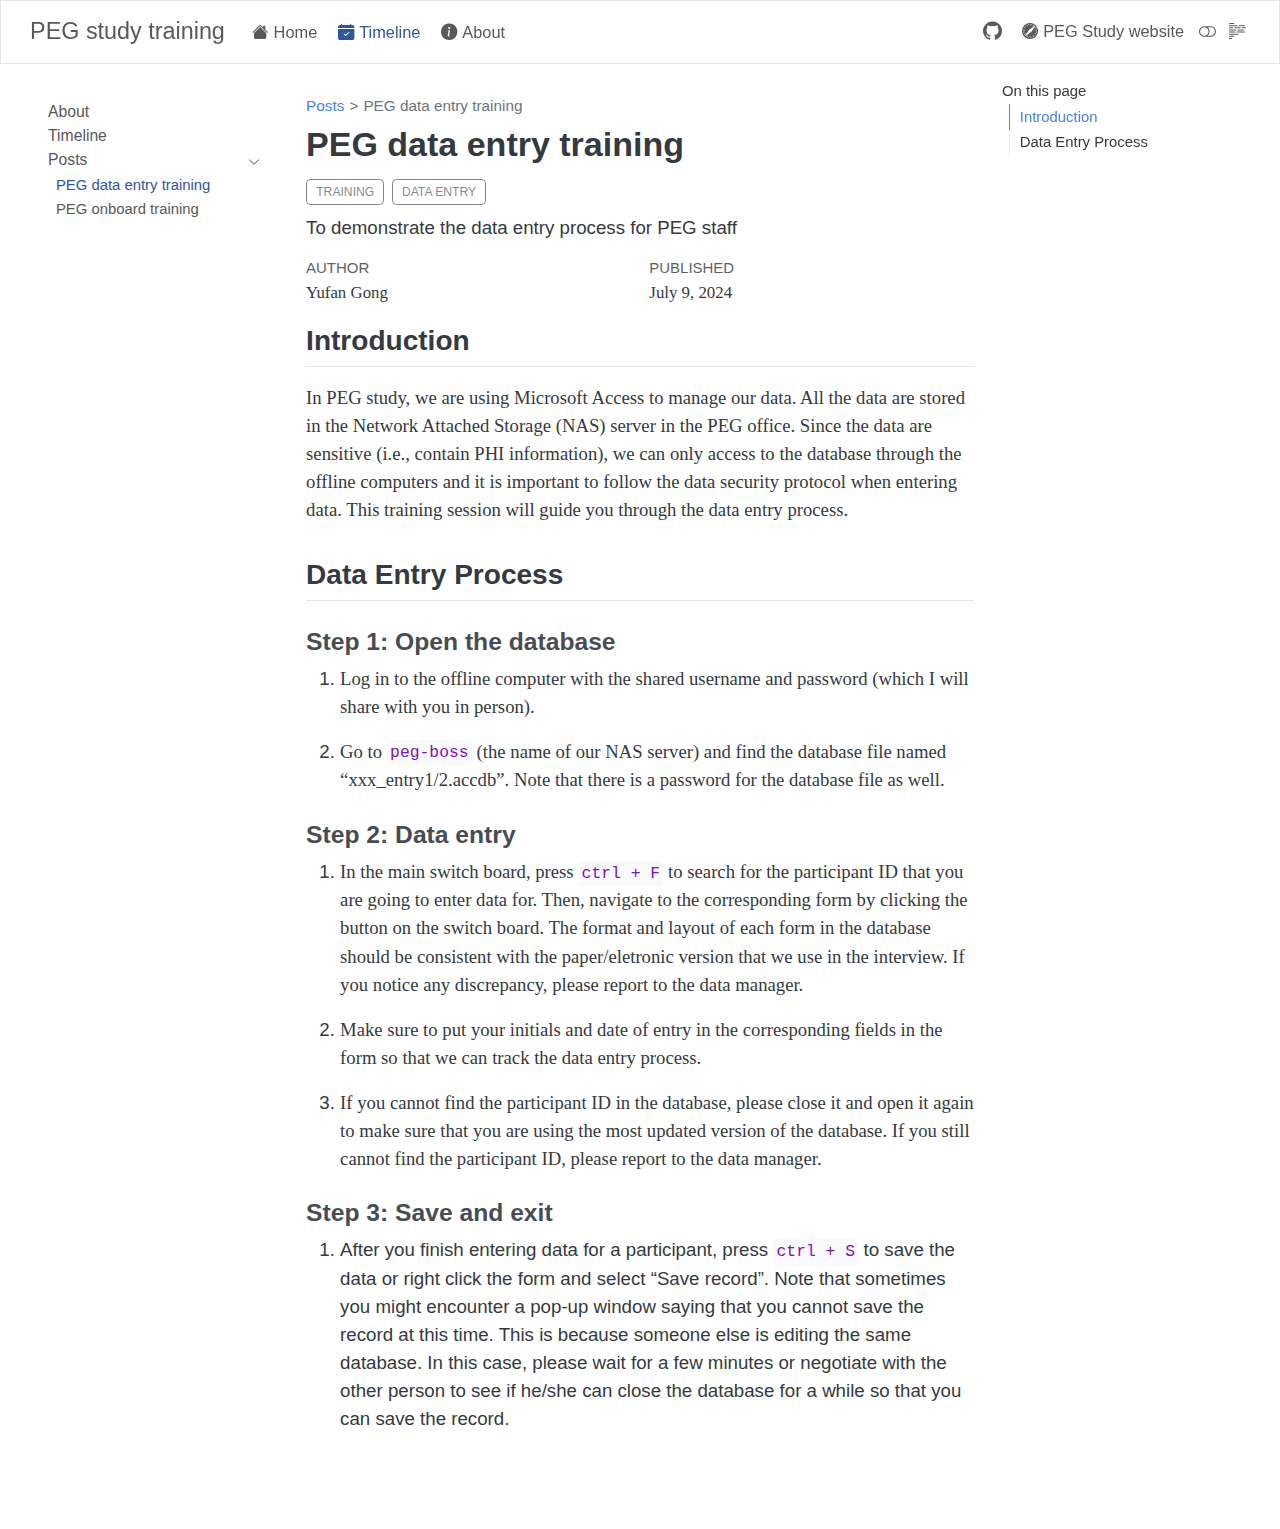
==== posts/data_entry/index.html @ f2d91b69 "Built site for gh-pages" ====
<!DOCTYPE html>
<html xmlns="http://www.w3.org/1999/xhtml" lang="en" xml:lang="en"><head>

<meta charset="utf-8">
<meta name="generator" content="quarto-1.5.52">

<meta name="viewport" content="width=device-width, initial-scale=1.0, user-scalable=yes">

<meta name="author" content="Yufan Gong">
<meta name="dcterms.date" content="2024-07-09">
<meta name="description" content="To demonstrate the data entry process for PEG staff">

<title>PEG data entry training – PEG study training</title>
<style>
code{white-space: pre-wrap;}
span.smallcaps{font-variant: small-caps;}
div.columns{display: flex; gap: min(4vw, 1.5em);}
div.column{flex: auto; overflow-x: auto;}
div.hanging-indent{margin-left: 1.5em; text-indent: -1.5em;}
ul.task-list{list-style: none;}
ul.task-list li input[type="checkbox"] {
  width: 0.8em;
  margin: 0 0.8em 0.2em -1em; /* quarto-specific, see https://github.com/quarto-dev/quarto-cli/issues/4556 */ 
  vertical-align: middle;
}
</style>


<script src="../../site_libs/quarto-nav/quarto-nav.js"></script>
<script src="../../site_libs/quarto-nav/headroom.min.js"></script>
<script src="../../site_libs/clipboard/clipboard.min.js"></script>
<script src="../../site_libs/quarto-html/quarto.js"></script>
<script src="../../site_libs/quarto-html/popper.min.js"></script>
<script src="../../site_libs/quarto-html/tippy.umd.min.js"></script>
<script src="../../site_libs/quarto-html/anchor.min.js"></script>
<link href="../../site_libs/quarto-html/tippy.css" rel="stylesheet">
<link href="../../site_libs/quarto-html/quarto-syntax-highlighting.css" rel="stylesheet" class="quarto-color-scheme" id="quarto-text-highlighting-styles">
<link href="../../site_libs/quarto-html/quarto-syntax-highlighting-dark.css" rel="prefetch" class="quarto-color-scheme quarto-color-alternate" id="quarto-text-highlighting-styles">
<script src="../../site_libs/bootstrap/bootstrap.min.js"></script>
<link href="../../site_libs/bootstrap/bootstrap-icons.css" rel="stylesheet">
<link href="../../site_libs/bootstrap/bootstrap.min.css" rel="stylesheet" class="quarto-color-scheme" id="quarto-bootstrap" data-mode="light">
<link href="../../site_libs/bootstrap/bootstrap-dark.min.css" rel="prefetch" class="quarto-color-scheme quarto-color-alternate" id="quarto-bootstrap" data-mode="dark">
<script id="quarto-search-options" type="application/json">{
  "language": {
    "search-no-results-text": "No results",
    "search-matching-documents-text": "matching documents",
    "search-copy-link-title": "Copy link to search",
    "search-hide-matches-text": "Hide additional matches",
    "search-more-match-text": "more match in this document",
    "search-more-matches-text": "more matches in this document",
    "search-clear-button-title": "Clear",
    "search-text-placeholder": "",
    "search-detached-cancel-button-title": "Cancel",
    "search-submit-button-title": "Submit",
    "search-label": "Search"
  }
}</script>


<link rel="stylesheet" href="../../styles.css">
</head>

<body class="nav-sidebar floating nav-fixed">

<div id="quarto-search-results"></div>
  <header id="quarto-header" class="headroom fixed-top">
    <nav class="navbar navbar-expand-lg " data-bs-theme="dark">
      <div class="navbar-container container-fluid">
      <div class="navbar-brand-container mx-auto">
    <a class="navbar-brand" href="../../index.html">
    <span class="navbar-title">PEG study training</span>
    </a>
  </div>
          <button class="navbar-toggler" type="button" data-bs-toggle="collapse" data-bs-target="#navbarCollapse" aria-controls="navbarCollapse" role="menu" aria-expanded="false" aria-label="Toggle navigation" onclick="if (window.quartoToggleHeadroom) { window.quartoToggleHeadroom(); }">
  <span class="navbar-toggler-icon"></span>
</button>
          <div class="collapse navbar-collapse" id="navbarCollapse">
            <ul class="navbar-nav navbar-nav-scroll me-auto">
  <li class="nav-item">
    <a class="nav-link" href="../../index.html"> <i class="bi bi-house-fill" role="img">
</i> 
<span class="menu-text">Home</span></a>
  </li>  
  <li class="nav-item">
    <a class="nav-link active" href="../../timeline.html" aria-current="page"> <i class="bi bi-calendar-check-fill" role="img">
</i> 
<span class="menu-text">Timeline</span></a>
  </li>  
  <li class="nav-item">
    <a class="nav-link" href="../../about.html"> <i class="bi bi-info-circle-fill" role="img">
</i> 
<span class="menu-text">About</span></a>
  </li>  
</ul>
            <ul class="navbar-nav navbar-nav-scroll ms-auto">
  <li class="nav-item compact">
    <a class="nav-link" href="https://ivangong24.github.io/"> <i class="bi bi-github" role="img">
</i> 
<span class="menu-text"></span></a>
  </li>  
  <li class="nav-item">
    <a class="nav-link" href="https://www.pegstudy.com/"> <i class="bi bi-browser-safari" role="img">
</i> 
<span class="menu-text">PEG Study website</span></a>
  </li>  
</ul>
          </div> <!-- /navcollapse -->
            <div class="quarto-navbar-tools">
  <a href="" class="quarto-color-scheme-toggle quarto-navigation-tool  px-1" onclick="window.quartoToggleColorScheme(); return false;" title="Toggle dark mode"><i class="bi"></i></a>
  <a href="" class="quarto-reader-toggle quarto-navigation-tool px-1" onclick="window.quartoToggleReader(); return false;" title="Toggle reader mode">
  <div class="quarto-reader-toggle-btn">
  <i class="bi"></i>
  </div>
</a>
</div>
      </div> <!-- /container-fluid -->
    </nav>
  <nav class="quarto-secondary-nav">
    <div class="container-fluid d-flex">
      <button type="button" class="quarto-btn-toggle btn" data-bs-toggle="collapse" role="button" data-bs-target=".quarto-sidebar-collapse-item" aria-controls="quarto-sidebar" aria-expanded="false" aria-label="Toggle sidebar navigation" onclick="if (window.quartoToggleHeadroom) { window.quartoToggleHeadroom(); }">
        <i class="bi bi-layout-text-sidebar-reverse"></i>
      </button>
        <nav class="quarto-page-breadcrumbs" aria-label="breadcrumb"><ol class="breadcrumb"><li class="breadcrumb-item"><a href="../../posts/data_entry/index.html">Posts</a></li><li class="breadcrumb-item"><a href="../../posts/data_entry/index.html">PEG data entry training</a></li></ol></nav>
        <a class="flex-grow-1" role="navigation" data-bs-toggle="collapse" data-bs-target=".quarto-sidebar-collapse-item" aria-controls="quarto-sidebar" aria-expanded="false" aria-label="Toggle sidebar navigation" onclick="if (window.quartoToggleHeadroom) { window.quartoToggleHeadroom(); }">      
        </a>
    </div>
  </nav>
</header>
<!-- content -->
<div id="quarto-content" class="quarto-container page-columns page-rows-contents page-layout-article page-navbar">
<!-- sidebar -->
  <nav id="quarto-sidebar" class="sidebar collapse collapse-horizontal quarto-sidebar-collapse-item sidebar-navigation floating overflow-auto">
    <div class="sidebar-menu-container"> 
    <ul class="list-unstyled mt-1">
        <li class="sidebar-item">
  <div class="sidebar-item-container"> 
  <a href="../../about.html" class="sidebar-item-text sidebar-link">
 <span class="menu-text">About</span></a>
  </div>
</li>
        <li class="sidebar-item">
  <div class="sidebar-item-container"> 
  <a href="../../timeline.html" class="sidebar-item-text sidebar-link">
 <span class="menu-text">Timeline</span></a>
  </div>
</li>
        <li class="sidebar-item sidebar-item-section">
      <div class="sidebar-item-container"> 
            <a class="sidebar-item-text sidebar-link text-start" data-bs-toggle="collapse" data-bs-target="#quarto-sidebar-section-1" role="navigation" aria-expanded="true">
 <span class="menu-text">Posts</span></a>
          <a class="sidebar-item-toggle text-start" data-bs-toggle="collapse" data-bs-target="#quarto-sidebar-section-1" role="navigation" aria-expanded="true" aria-label="Toggle section">
            <i class="bi bi-chevron-right ms-2"></i>
          </a> 
      </div>
      <ul id="quarto-sidebar-section-1" class="collapse list-unstyled sidebar-section depth1 show">  
          <li class="sidebar-item">
  <div class="sidebar-item-container"> 
  <a href="../../posts/data_entry/index.html" class="sidebar-item-text sidebar-link active">
 <span class="menu-text">PEG data entry training</span></a>
  </div>
</li>
          <li class="sidebar-item">
  <div class="sidebar-item-container"> 
  <a href="../../posts/peg_onboard/index.html" class="sidebar-item-text sidebar-link">
 <span class="menu-text">PEG onboard training</span></a>
  </div>
</li>
      </ul>
  </li>
    </ul>
    </div>
</nav>
<div id="quarto-sidebar-glass" class="quarto-sidebar-collapse-item" data-bs-toggle="collapse" data-bs-target=".quarto-sidebar-collapse-item"></div>
<!-- margin-sidebar -->
    <div id="quarto-margin-sidebar" class="sidebar margin-sidebar">
        <nav id="TOC" role="doc-toc" class="toc-active">
    <h2 id="toc-title">On this page</h2>
   
  <ul>
  <li><a href="#introduction" id="toc-introduction" class="nav-link active" data-scroll-target="#introduction">Introduction</a></li>
  <li><a href="#data-entry-process" id="toc-data-entry-process" class="nav-link" data-scroll-target="#data-entry-process">Data Entry Process</a>
  <ul class="collapse">
  <li><a href="#step-1-open-the-database" id="toc-step-1-open-the-database" class="nav-link" data-scroll-target="#step-1-open-the-database">Step 1: Open the database</a></li>
  <li><a href="#step-2-data-entry" id="toc-step-2-data-entry" class="nav-link" data-scroll-target="#step-2-data-entry">Step 2: Data entry</a></li>
  <li><a href="#step-3-save-and-exit" id="toc-step-3-save-and-exit" class="nav-link" data-scroll-target="#step-3-save-and-exit">Step 3: Save and exit</a></li>
  </ul></li>
  </ul>
</nav>
    </div>
<!-- main -->
<main class="content" id="quarto-document-content">

<header id="title-block-header" class="quarto-title-block default"><nav class="quarto-page-breadcrumbs quarto-title-breadcrumbs d-none d-lg-block" aria-label="breadcrumb"><ol class="breadcrumb"><li class="breadcrumb-item"><a href="../../posts/data_entry/index.html">Posts</a></li><li class="breadcrumb-item"><a href="../../posts/data_entry/index.html">PEG data entry training</a></li></ol></nav>
<div class="quarto-title">
<h1 class="title">PEG data entry training</h1>
  <div class="quarto-categories">
    <div class="quarto-category">training</div>
    <div class="quarto-category">data entry</div>
  </div>
  </div>

<div>
  <div class="description">
    To demonstrate the data entry process for PEG staff
  </div>
</div>


<div class="quarto-title-meta">

    <div>
    <div class="quarto-title-meta-heading">Author</div>
    <div class="quarto-title-meta-contents">
             <p>Yufan Gong </p>
          </div>
  </div>
    
    <div>
    <div class="quarto-title-meta-heading">Published</div>
    <div class="quarto-title-meta-contents">
      <p class="date">July 9, 2024</p>
    </div>
  </div>
  
    
  </div>
  


</header>


<section id="introduction" class="level2">
<h2 class="anchored" data-anchor-id="introduction">Introduction</h2>
<p>In PEG study, we are using Microsoft Access to manage our data. All the data are stored in the Network Attached Storage (NAS) server in the PEG office. Since the data are sensitive (i.e., contain PHI information), we can only access to the database through the offline computers and it is important to follow the data security protocol when entering data. This training session will guide you through the data entry process.</p>
</section>
<section id="data-entry-process" class="level2">
<h2 class="anchored" data-anchor-id="data-entry-process">Data Entry Process</h2>
<section id="step-1-open-the-database" class="level3">
<h3 class="anchored" data-anchor-id="step-1-open-the-database">Step 1: Open the database</h3>
<ol type="1">
<li><p>Log in to the offline computer with the shared username and password (which I will share with you in person).</p></li>
<li><p>Go to <code>peg-boss</code> (the name of our NAS server) and find the database file named “xxx_entry1/2.accdb”. Note that there is a password for the database file as well.</p></li>
</ol>
</section>
<section id="step-2-data-entry" class="level3">
<h3 class="anchored" data-anchor-id="step-2-data-entry">Step 2: Data entry</h3>
<ol type="1">
<li><p>In the main switch board, press <code>ctrl + F</code> to search for the participant ID that you are going to enter data for. Then, navigate to the corresponding form by clicking the button on the switch board. The format and layout of each form in the database should be consistent with the paper/eletronic version that we use in the interview. If you notice any discrepancy, please report to the data manager.</p></li>
<li><p>Make sure to put your initials and date of entry in the corresponding fields in the form so that we can track the data entry process.</p></li>
<li><p>If you cannot find the participant ID in the database, please close it and open it again to make sure that you are using the most updated version of the database. If you still cannot find the participant ID, please report to the data manager.</p></li>
</ol>
</section>
<section id="step-3-save-and-exit" class="level3">
<h3 class="anchored" data-anchor-id="step-3-save-and-exit">Step 3: Save and exit</h3>
<ol type="1">
<li>After you finish entering data for a participant, press <code>ctrl + S</code> to save the data or right click the form and select “Save record”. Note that sometimes you might encounter a pop-up window saying that you cannot save the record at this time. This is because someone else is editing the same database. In this case, please wait for a few minutes or negotiate with the other person to see if he/she can close the database for a while so that you can save the record.</li>
</ol>


</section>
</section>

<a onclick="window.scrollTo(0, 0); return false;" role="button" id="quarto-back-to-top"><i class="bi bi-arrow-up"></i> Back to top</a></main> <!-- /main -->
<script id="quarto-html-after-body" type="application/javascript">
window.document.addEventListener("DOMContentLoaded", function (event) {
  const toggleBodyColorMode = (bsSheetEl) => {
    const mode = bsSheetEl.getAttribute("data-mode");
    const bodyEl = window.document.querySelector("body");
    if (mode === "dark") {
      bodyEl.classList.add("quarto-dark");
      bodyEl.classList.remove("quarto-light");
    } else {
      bodyEl.classList.add("quarto-light");
      bodyEl.classList.remove("quarto-dark");
    }
  }
  const toggleBodyColorPrimary = () => {
    const bsSheetEl = window.document.querySelector("link#quarto-bootstrap");
    if (bsSheetEl) {
      toggleBodyColorMode(bsSheetEl);
    }
  }
  toggleBodyColorPrimary();  
  const disableStylesheet = (stylesheets) => {
    for (let i=0; i < stylesheets.length; i++) {
      const stylesheet = stylesheets[i];
      stylesheet.rel = 'prefetch';
    }
  }
  const enableStylesheet = (stylesheets) => {
    for (let i=0; i < stylesheets.length; i++) {
      const stylesheet = stylesheets[i];
      stylesheet.rel = 'stylesheet';
    }
  }
  const manageTransitions = (selector, allowTransitions) => {
    const els = window.document.querySelectorAll(selector);
    for (let i=0; i < els.length; i++) {
      const el = els[i];
      if (allowTransitions) {
        el.classList.remove('notransition');
      } else {
        el.classList.add('notransition');
      }
    }
  }
  const toggleGiscusIfUsed = (isAlternate, darkModeDefault) => {
    const baseTheme = document.querySelector('#giscus-base-theme')?.value ?? 'light';
    const alternateTheme = document.querySelector('#giscus-alt-theme')?.value ?? 'dark';
    let newTheme = '';
    if(darkModeDefault) {
      newTheme = isAlternate ? baseTheme : alternateTheme;
    } else {
      newTheme = isAlternate ? alternateTheme : baseTheme;
    }
    const changeGiscusTheme = () => {
      // From: https://github.com/giscus/giscus/issues/336
      const sendMessage = (message) => {
        const iframe = document.querySelector('iframe.giscus-frame');
        if (!iframe) return;
        iframe.contentWindow.postMessage({ giscus: message }, 'https://giscus.app');
      }
      sendMessage({
        setConfig: {
          theme: newTheme
        }
      });
    }
    const isGiscussLoaded = window.document.querySelector('iframe.giscus-frame') !== null;
    if (isGiscussLoaded) {
      changeGiscusTheme();
    }
  }
  const toggleColorMode = (alternate) => {
    // Switch the stylesheets
    const alternateStylesheets = window.document.querySelectorAll('link.quarto-color-scheme.quarto-color-alternate');
    manageTransitions('#quarto-margin-sidebar .nav-link', false);
    if (alternate) {
      enableStylesheet(alternateStylesheets);
      for (const sheetNode of alternateStylesheets) {
        if (sheetNode.id === "quarto-bootstrap") {
          toggleBodyColorMode(sheetNode);
        }
      }
    } else {
      disableStylesheet(alternateStylesheets);
      toggleBodyColorPrimary();
    }
    manageTransitions('#quarto-margin-sidebar .nav-link', true);
    // Switch the toggles
    const toggles = window.document.querySelectorAll('.quarto-color-scheme-toggle');
    for (let i=0; i < toggles.length; i++) {
      const toggle = toggles[i];
      if (toggle) {
        if (alternate) {
          toggle.classList.add("alternate");     
        } else {
          toggle.classList.remove("alternate");
        }
      }
    }
    // Hack to workaround the fact that safari doesn't
    // properly recolor the scrollbar when toggling (#1455)
    if (navigator.userAgent.indexOf('Safari') > 0 && navigator.userAgent.indexOf('Chrome') == -1) {
      manageTransitions("body", false);
      window.scrollTo(0, 1);
      setTimeout(() => {
        window.scrollTo(0, 0);
        manageTransitions("body", true);
      }, 40);  
    }
  }
  const isFileUrl = () => { 
    return window.location.protocol === 'file:';
  }
  const hasAlternateSentinel = () => {  
    let styleSentinel = getColorSchemeSentinel();
    if (styleSentinel !== null) {
      return styleSentinel === "alternate";
    } else {
      return false;
    }
  }
  const setStyleSentinel = (alternate) => {
    const value = alternate ? "alternate" : "default";
    if (!isFileUrl()) {
      window.localStorage.setItem("quarto-color-scheme", value);
    } else {
      localAlternateSentinel = value;
    }
  }
  const getColorSchemeSentinel = () => {
    if (!isFileUrl()) {
      const storageValue = window.localStorage.getItem("quarto-color-scheme");
      return storageValue != null ? storageValue : localAlternateSentinel;
    } else {
      return localAlternateSentinel;
    }
  }
  const darkModeDefault = false;
  let localAlternateSentinel = darkModeDefault ? 'alternate' : 'default';
  // Dark / light mode switch
  window.quartoToggleColorScheme = () => {
    // Read the current dark / light value 
    let toAlternate = !hasAlternateSentinel();
    toggleColorMode(toAlternate);
    setStyleSentinel(toAlternate);
    toggleGiscusIfUsed(toAlternate, darkModeDefault);
  };
  // Ensure there is a toggle, if there isn't float one in the top right
  if (window.document.querySelector('.quarto-color-scheme-toggle') === null) {
    const a = window.document.createElement('a');
    a.classList.add('top-right');
    a.classList.add('quarto-color-scheme-toggle');
    a.href = "";
    a.onclick = function() { try { window.quartoToggleColorScheme(); } catch {} return false; };
    const i = window.document.createElement("i");
    i.classList.add('bi');
    a.appendChild(i);
    window.document.body.appendChild(a);
  }
  // Switch to dark mode if need be
  if (hasAlternateSentinel()) {
    toggleColorMode(true);
  } else {
    toggleColorMode(false);
  }
  const icon = "";
  const anchorJS = new window.AnchorJS();
  anchorJS.options = {
    placement: 'right',
    icon: icon
  };
  anchorJS.add('.anchored');
  const isCodeAnnotation = (el) => {
    for (const clz of el.classList) {
      if (clz.startsWith('code-annotation-')) {                     
        return true;
      }
    }
    return false;
  }
  const onCopySuccess = function(e) {
    // button target
    const button = e.trigger;
    // don't keep focus
    button.blur();
    // flash "checked"
    button.classList.add('code-copy-button-checked');
    var currentTitle = button.getAttribute("title");
    button.setAttribute("title", "Copied!");
    let tooltip;
    if (window.bootstrap) {
      button.setAttribute("data-bs-toggle", "tooltip");
      button.setAttribute("data-bs-placement", "left");
      button.setAttribute("data-bs-title", "Copied!");
      tooltip = new bootstrap.Tooltip(button, 
        { trigger: "manual", 
          customClass: "code-copy-button-tooltip",
          offset: [0, -8]});
      tooltip.show();    
    }
    setTimeout(function() {
      if (tooltip) {
        tooltip.hide();
        button.removeAttribute("data-bs-title");
        button.removeAttribute("data-bs-toggle");
        button.removeAttribute("data-bs-placement");
      }
      button.setAttribute("title", currentTitle);
      button.classList.remove('code-copy-button-checked');
    }, 1000);
    // clear code selection
    e.clearSelection();
  }
  const getTextToCopy = function(trigger) {
      const codeEl = trigger.previousElementSibling.cloneNode(true);
      for (const childEl of codeEl.children) {
        if (isCodeAnnotation(childEl)) {
          childEl.remove();
        }
      }
      return codeEl.innerText;
  }
  const clipboard = new window.ClipboardJS('.code-copy-button:not([data-in-quarto-modal])', {
    text: getTextToCopy
  });
  clipboard.on('success', onCopySuccess);
  if (window.document.getElementById('quarto-embedded-source-code-modal')) {
    // For code content inside modals, clipBoardJS needs to be initialized with a container option
    // TODO: Check when it could be a function (https://github.com/zenorocha/clipboard.js/issues/860)
    const clipboardModal = new window.ClipboardJS('.code-copy-button[data-in-quarto-modal]', {
      text: getTextToCopy,
      container: window.document.getElementById('quarto-embedded-source-code-modal')
    });
    clipboardModal.on('success', onCopySuccess);
  }
    var localhostRegex = new RegExp(/^(?:http|https):\/\/localhost\:?[0-9]*\//);
    var mailtoRegex = new RegExp(/^mailto:/);
      var filterRegex = new RegExp("https:\/\/ivangong24\.github\.io\/peg_quarto\/");
    var isInternal = (href) => {
        return filterRegex.test(href) || localhostRegex.test(href) || mailtoRegex.test(href);
    }
    // Inspect non-navigation links and adorn them if external
 	var links = window.document.querySelectorAll('a[href]:not(.nav-link):not(.navbar-brand):not(.toc-action):not(.sidebar-link):not(.sidebar-item-toggle):not(.pagination-link):not(.no-external):not([aria-hidden]):not(.dropdown-item):not(.quarto-navigation-tool):not(.about-link)');
    for (var i=0; i<links.length; i++) {
      const link = links[i];
      if (!isInternal(link.href)) {
        // undo the damage that might have been done by quarto-nav.js in the case of
        // links that we want to consider external
        if (link.dataset.originalHref !== undefined) {
          link.href = link.dataset.originalHref;
        }
      }
    }
  function tippyHover(el, contentFn, onTriggerFn, onUntriggerFn) {
    const config = {
      allowHTML: true,
      maxWidth: 500,
      delay: 100,
      arrow: false,
      appendTo: function(el) {
          return el.parentElement;
      },
      interactive: true,
      interactiveBorder: 10,
      theme: 'quarto',
      placement: 'bottom-start',
    };
    if (contentFn) {
      config.content = contentFn;
    }
    if (onTriggerFn) {
      config.onTrigger = onTriggerFn;
    }
    if (onUntriggerFn) {
      config.onUntrigger = onUntriggerFn;
    }
    window.tippy(el, config); 
  }
  const noterefs = window.document.querySelectorAll('a[role="doc-noteref"]');
  for (var i=0; i<noterefs.length; i++) {
    const ref = noterefs[i];
    tippyHover(ref, function() {
      // use id or data attribute instead here
      let href = ref.getAttribute('data-footnote-href') || ref.getAttribute('href');
      try { href = new URL(href).hash; } catch {}
      const id = href.replace(/^#\/?/, "");
      const note = window.document.getElementById(id);
      if (note) {
        return note.innerHTML;
      } else {
        return "";
      }
    });
  }
  const xrefs = window.document.querySelectorAll('a.quarto-xref');
  const processXRef = (id, note) => {
    // Strip column container classes
    const stripColumnClz = (el) => {
      el.classList.remove("page-full", "page-columns");
      if (el.children) {
        for (const child of el.children) {
          stripColumnClz(child);
        }
      }
    }
    stripColumnClz(note)
    if (id === null || id.startsWith('sec-')) {
      // Special case sections, only their first couple elements
      const container = document.createElement("div");
      if (note.children && note.children.length > 2) {
        container.appendChild(note.children[0].cloneNode(true));
        for (let i = 1; i < note.children.length; i++) {
          const child = note.children[i];
          if (child.tagName === "P" && child.innerText === "") {
            continue;
          } else {
            container.appendChild(child.cloneNode(true));
            break;
          }
        }
        if (window.Quarto?.typesetMath) {
          window.Quarto.typesetMath(container);
        }
        return container.innerHTML
      } else {
        if (window.Quarto?.typesetMath) {
          window.Quarto.typesetMath(note);
        }
        return note.innerHTML;
      }
    } else {
      // Remove any anchor links if they are present
      const anchorLink = note.querySelector('a.anchorjs-link');
      if (anchorLink) {
        anchorLink.remove();
      }
      if (window.Quarto?.typesetMath) {
        window.Quarto.typesetMath(note);
      }
      // TODO in 1.5, we should make sure this works without a callout special case
      if (note.classList.contains("callout")) {
        return note.outerHTML;
      } else {
        return note.innerHTML;
      }
    }
  }
  for (var i=0; i<xrefs.length; i++) {
    const xref = xrefs[i];
    tippyHover(xref, undefined, function(instance) {
      instance.disable();
      let url = xref.getAttribute('href');
      let hash = undefined; 
      if (url.startsWith('#')) {
        hash = url;
      } else {
        try { hash = new URL(url).hash; } catch {}
      }
      if (hash) {
        const id = hash.replace(/^#\/?/, "");
        const note = window.document.getElementById(id);
        if (note !== null) {
          try {
            const html = processXRef(id, note.cloneNode(true));
            instance.setContent(html);
          } finally {
            instance.enable();
            instance.show();
          }
        } else {
          // See if we can fetch this
          fetch(url.split('#')[0])
          .then(res => res.text())
          .then(html => {
            const parser = new DOMParser();
            const htmlDoc = parser.parseFromString(html, "text/html");
            const note = htmlDoc.getElementById(id);
            if (note !== null) {
              const html = processXRef(id, note);
              instance.setContent(html);
            } 
          }).finally(() => {
            instance.enable();
            instance.show();
          });
        }
      } else {
        // See if we can fetch a full url (with no hash to target)
        // This is a special case and we should probably do some content thinning / targeting
        fetch(url)
        .then(res => res.text())
        .then(html => {
          const parser = new DOMParser();
          const htmlDoc = parser.parseFromString(html, "text/html");
          const note = htmlDoc.querySelector('main.content');
          if (note !== null) {
            // This should only happen for chapter cross references
            // (since there is no id in the URL)
            // remove the first header
            if (note.children.length > 0 && note.children[0].tagName === "HEADER") {
              note.children[0].remove();
            }
            const html = processXRef(null, note);
            instance.setContent(html);
          } 
        }).finally(() => {
          instance.enable();
          instance.show();
        });
      }
    }, function(instance) {
    });
  }
      let selectedAnnoteEl;
      const selectorForAnnotation = ( cell, annotation) => {
        let cellAttr = 'data-code-cell="' + cell + '"';
        let lineAttr = 'data-code-annotation="' +  annotation + '"';
        const selector = 'span[' + cellAttr + '][' + lineAttr + ']';
        return selector;
      }
      const selectCodeLines = (annoteEl) => {
        const doc = window.document;
        const targetCell = annoteEl.getAttribute("data-target-cell");
        const targetAnnotation = annoteEl.getAttribute("data-target-annotation");
        const annoteSpan = window.document.querySelector(selectorForAnnotation(targetCell, targetAnnotation));
        const lines = annoteSpan.getAttribute("data-code-lines").split(",");
        const lineIds = lines.map((line) => {
          return targetCell + "-" + line;
        })
        let top = null;
        let height = null;
        let parent = null;
        if (lineIds.length > 0) {
            //compute the position of the single el (top and bottom and make a div)
            const el = window.document.getElementById(lineIds[0]);
            top = el.offsetTop;
            height = el.offsetHeight;
            parent = el.parentElement.parentElement;
          if (lineIds.length > 1) {
            const lastEl = window.document.getElementById(lineIds[lineIds.length - 1]);
            const bottom = lastEl.offsetTop + lastEl.offsetHeight;
            height = bottom - top;
          }
          if (top !== null && height !== null && parent !== null) {
            // cook up a div (if necessary) and position it 
            let div = window.document.getElementById("code-annotation-line-highlight");
            if (div === null) {
              div = window.document.createElement("div");
              div.setAttribute("id", "code-annotation-line-highlight");
              div.style.position = 'absolute';
              parent.appendChild(div);
            }
            div.style.top = top - 2 + "px";
            div.style.height = height + 4 + "px";
            div.style.left = 0;
            let gutterDiv = window.document.getElementById("code-annotation-line-highlight-gutter");
            if (gutterDiv === null) {
              gutterDiv = window.document.createElement("div");
              gutterDiv.setAttribute("id", "code-annotation-line-highlight-gutter");
              gutterDiv.style.position = 'absolute';
              const codeCell = window.document.getElementById(targetCell);
              const gutter = codeCell.querySelector('.code-annotation-gutter');
              gutter.appendChild(gutterDiv);
            }
            gutterDiv.style.top = top - 2 + "px";
            gutterDiv.style.height = height + 4 + "px";
          }
          selectedAnnoteEl = annoteEl;
        }
      };
      const unselectCodeLines = () => {
        const elementsIds = ["code-annotation-line-highlight", "code-annotation-line-highlight-gutter"];
        elementsIds.forEach((elId) => {
          const div = window.document.getElementById(elId);
          if (div) {
            div.remove();
          }
        });
        selectedAnnoteEl = undefined;
      };
        // Handle positioning of the toggle
    window.addEventListener(
      "resize",
      throttle(() => {
        elRect = undefined;
        if (selectedAnnoteEl) {
          selectCodeLines(selectedAnnoteEl);
        }
      }, 10)
    );
    function throttle(fn, ms) {
    let throttle = false;
    let timer;
      return (...args) => {
        if(!throttle) { // first call gets through
            fn.apply(this, args);
            throttle = true;
        } else { // all the others get throttled
            if(timer) clearTimeout(timer); // cancel #2
            timer = setTimeout(() => {
              fn.apply(this, args);
              timer = throttle = false;
            }, ms);
        }
      };
    }
      // Attach click handler to the DT
      const annoteDls = window.document.querySelectorAll('dt[data-target-cell]');
      for (const annoteDlNode of annoteDls) {
        annoteDlNode.addEventListener('click', (event) => {
          const clickedEl = event.target;
          if (clickedEl !== selectedAnnoteEl) {
            unselectCodeLines();
            const activeEl = window.document.querySelector('dt[data-target-cell].code-annotation-active');
            if (activeEl) {
              activeEl.classList.remove('code-annotation-active');
            }
            selectCodeLines(clickedEl);
            clickedEl.classList.add('code-annotation-active');
          } else {
            // Unselect the line
            unselectCodeLines();
            clickedEl.classList.remove('code-annotation-active');
          }
        });
      }
  const findCites = (el) => {
    const parentEl = el.parentElement;
    if (parentEl) {
      const cites = parentEl.dataset.cites;
      if (cites) {
        return {
          el,
          cites: cites.split(' ')
        };
      } else {
        return findCites(el.parentElement)
      }
    } else {
      return undefined;
    }
  };
  var bibliorefs = window.document.querySelectorAll('a[role="doc-biblioref"]');
  for (var i=0; i<bibliorefs.length; i++) {
    const ref = bibliorefs[i];
    const citeInfo = findCites(ref);
    if (citeInfo) {
      tippyHover(citeInfo.el, function() {
        var popup = window.document.createElement('div');
        citeInfo.cites.forEach(function(cite) {
          var citeDiv = window.document.createElement('div');
          citeDiv.classList.add('hanging-indent');
          citeDiv.classList.add('csl-entry');
          var biblioDiv = window.document.getElementById('ref-' + cite);
          if (biblioDiv) {
            citeDiv.innerHTML = biblioDiv.innerHTML;
          }
          popup.appendChild(citeDiv);
        });
        return popup.innerHTML;
      });
    }
  }
});
</script>
<script src="https://utteranc.es/client.js" repo="ivangong24/peg_quarto" issue-term="pathname" theme="github-light" crossorigin="anonymous" async="">
</script>
</div> <!-- /content -->




</body></html>
---- site_libs/quarto-html/tippy.css ----
.tippy-box[data-animation=fade][data-state=hidden]{opacity:0}[data-tippy-root]{max-width:calc(100vw - 10px)}.tippy-box{position:relative;background-color:#333;color:#fff;border-radius:4px;font-size:14px;line-height:1.4;white-space:normal;outline:0;transition-property:transform,visibility,opacity}.tippy-box[data-placement^=top]>.tippy-arrow{bottom:0}.tippy-box[data-placement^=top]>.tippy-arrow:before{bottom:-7px;left:0;border-width:8px 8px 0;border-top-color:initial;transform-origin:center top}.tippy-box[data-placement^=bottom]>.tippy-arrow{top:0}.tippy-box[data-placement^=bottom]>.tippy-arrow:before{top:-7px;left:0;border-width:0 8px 8px;border-bottom-color:initial;transform-origin:center bottom}.tippy-box[data-placement^=left]>.tippy-arrow{right:0}.tippy-box[data-placement^=left]>.tippy-arrow:before{border-width:8px 0 8px 8px;border-left-color:initial;right:-7px;transform-origin:center left}.tippy-box[data-placement^=right]>.tippy-arrow{left:0}.tippy-box[data-placement^=right]>.tippy-arrow:before{left:-7px;border-width:8px 8px 8px 0;border-right-color:initial;transform-origin:center right}.tippy-box[data-inertia][data-state=visible]{transition-timing-function:cubic-bezier(.54,1.5,.38,1.11)}.tippy-arrow{width:16px;height:16px;color:#333}.tippy-arrow:before{content:"";position:absolute;border-color:transparent;border-style:solid}.tippy-content{position:relative;padding:5px 9px;z-index:1}
---- site_libs/quarto-html/quarto-syntax-highlighting.css ----
/* quarto syntax highlight colors */
:root {
  --quarto-hl-ot-color: #003B4F;
  --quarto-hl-at-color: #657422;
  --quarto-hl-ss-color: #20794D;
  --quarto-hl-an-color: #5E5E5E;
  --quarto-hl-fu-color: #4758AB;
  --quarto-hl-st-color: #20794D;
  --quarto-hl-cf-color: #003B4F;
  --quarto-hl-op-color: #5E5E5E;
  --quarto-hl-er-color: #AD0000;
  --quarto-hl-bn-color: #AD0000;
  --quarto-hl-al-color: #AD0000;
  --quarto-hl-va-color: #111111;
  --quarto-hl-bu-color: inherit;
  --quarto-hl-ex-color: inherit;
  --quarto-hl-pp-color: #AD0000;
  --quarto-hl-in-color: #5E5E5E;
  --quarto-hl-vs-color: #20794D;
  --quarto-hl-wa-color: #5E5E5E;
  --quarto-hl-do-color: #5E5E5E;
  --quarto-hl-im-color: #00769E;
  --quarto-hl-ch-color: #20794D;
  --quarto-hl-dt-color: #AD0000;
  --quarto-hl-fl-color: #AD0000;
  --quarto-hl-co-color: #5E5E5E;
  --quarto-hl-cv-color: #5E5E5E;
  --quarto-hl-cn-color: #8f5902;
  --quarto-hl-sc-color: #5E5E5E;
  --quarto-hl-dv-color: #AD0000;
  --quarto-hl-kw-color: #003B4F;
}

/* other quarto variables */
:root {
  --quarto-font-monospace: SFMono-Regular, Menlo, Monaco, Consolas, "Liberation Mono", "Courier New", monospace;
}

pre > code.sourceCode > span {
  color: #003B4F;
}

code span {
  color: #003B4F;
}

code.sourceCode > span {
  color: #003B4F;
}

div.sourceCode,
div.sourceCode pre.sourceCode {
  color: #003B4F;
}

code span.ot {
  color: #003B4F;
  font-style: inherit;
}

code span.at {
  color: #657422;
  font-style: inherit;
}

code span.ss {
  color: #20794D;
  font-style: inherit;
}

code span.an {
  color: #5E5E5E;
  font-style: inherit;
}

code span.fu {
  color: #4758AB;
  font-style: inherit;
}

code span.st {
  color: #20794D;
  font-style: inherit;
}

code span.cf {
  color: #003B4F;
  font-weight: bold;
  font-style: inherit;
}

code span.op {
  color: #5E5E5E;
  font-style: inherit;
}

code span.er {
  color: #AD0000;
  font-style: inherit;
}

code span.bn {
  color: #AD0000;
  font-style: inherit;
}

code span.al {
  color: #AD0000;
  font-style: inherit;
}

code span.va {
  color: #111111;
  font-style: inherit;
}

code span.bu {
  font-style: inherit;
}

code span.ex {
  font-style: inherit;
}

code span.pp {
  color: #AD0000;
  font-style: inherit;
}

code span.in {
  color: #5E5E5E;
  font-style: inherit;
}

code span.vs {
  color: #20794D;
  font-style: inherit;
}

code span.wa {
  color: #5E5E5E;
  font-style: italic;
}

code span.do {
  color: #5E5E5E;
  font-style: italic;
}

code span.im {
  color: #00769E;
  font-style: inherit;
}

code span.ch {
  color: #20794D;
  font-style: inherit;
}

code span.dt {
  color: #AD0000;
  font-style: inherit;
}

code span.fl {
  color: #AD0000;
  font-style: inherit;
}

code span.co {
  color: #5E5E5E;
  font-style: inherit;
}

code span.cv {
  color: #5E5E5E;
  font-style: italic;
}

code span.cn {
  color: #8f5902;
  font-style: inherit;
}

code span.sc {
  color: #5E5E5E;
  font-style: inherit;
}

code span.dv {
  color: #AD0000;
  font-style: inherit;
}

code span.kw {
  color: #003B4F;
  font-weight: bold;
  font-style: inherit;
}

.prevent-inlining {
  content: "</";
}

/*# sourceMappingURL=debc5d5d77c3f9108843748ff7464032.css.map */
---- site_libs/quarto-html/quarto-syntax-highlighting-dark.css ----
/* quarto syntax highlight colors */
:root {
  --quarto-hl-al-color: #f07178;
  --quarto-hl-an-color: #d4d0ab;
  --quarto-hl-at-color: #00e0e0;
  --quarto-hl-bn-color: #d4d0ab;
  --quarto-hl-bu-color: #abe338;
  --quarto-hl-ch-color: #abe338;
  --quarto-hl-co-color: #f8f8f2;
  --quarto-hl-cv-color: #ffd700;
  --quarto-hl-cn-color: #ffd700;
  --quarto-hl-cf-color: #ffa07a;
  --quarto-hl-dt-color: #ffa07a;
  --quarto-hl-dv-color: #d4d0ab;
  --quarto-hl-do-color: #f8f8f2;
  --quarto-hl-er-color: #f07178;
  --quarto-hl-ex-color: #00e0e0;
  --quarto-hl-fl-color: #d4d0ab;
  --quarto-hl-fu-color: #ffa07a;
  --quarto-hl-im-color: #abe338;
  --quarto-hl-in-color: #d4d0ab;
  --quarto-hl-kw-color: #ffa07a;
  --quarto-hl-op-color: #ffa07a;
  --quarto-hl-ot-color: #00e0e0;
  --quarto-hl-pp-color: #dcc6e0;
  --quarto-hl-re-color: #00e0e0;
  --quarto-hl-sc-color: #abe338;
  --quarto-hl-ss-color: #abe338;
  --quarto-hl-st-color: #abe338;
  --quarto-hl-va-color: #00e0e0;
  --quarto-hl-vs-color: #abe338;
  --quarto-hl-wa-color: #dcc6e0;
}

/* other quarto variables */
:root {
  --quarto-font-monospace: SFMono-Regular, Menlo, Monaco, Consolas, "Liberation Mono", "Courier New", monospace;
}

code span.al {
  background-color: #2a0f15;
  font-weight: bold;
  color: #f07178;
}

code span.an {
  color: #d4d0ab;
}

code span.at {
  color: #00e0e0;
}

code span.bn {
  color: #d4d0ab;
}

code span.bu {
  color: #abe338;
}

code span.ch {
  color: #abe338;
}

code span.co {
  font-style: italic;
  color: #f8f8f2;
}

code span.cv {
  color: #ffd700;
}

code span.cn {
  color: #ffd700;
}

code span.cf {
  font-weight: bold;
  color: #ffa07a;
}

code span.dt {
  color: #ffa07a;
}

code span.dv {
  color: #d4d0ab;
}

code span.do {
  color: #f8f8f2;
}

code span.er {
  color: #f07178;
  text-decoration: underline;
}

code span.ex {
  font-weight: bold;
  color: #00e0e0;
}

code span.fl {
  color: #d4d0ab;
}

code span.fu {
  color: #ffa07a;
}

code span.im {
  color: #abe338;
}

code span.in {
  color: #d4d0ab;
}

code span.kw {
  font-weight: bold;
  color: #ffa07a;
}

pre > code.sourceCode > span {
  color: #f8f8f2;
}

code span {
  color: #f8f8f2;
}

code.sourceCode > span {
  color: #f8f8f2;
}

div.sourceCode,
div.sourceCode pre.sourceCode {
  color: #f8f8f2;
}

code span.op {
  color: #ffa07a;
}

code span.ot {
  color: #00e0e0;
}

code span.pp {
  color: #dcc6e0;
}

code span.re {
  background-color: #f8f8f2;
  color: #00e0e0;
}

code span.sc {
  color: #abe338;
}

code span.ss {
  color: #abe338;
}

code span.st {
  color: #abe338;
}

code span.va {
  color: #00e0e0;
}

code span.vs {
  color: #abe338;
}

code span.wa {
  color: #dcc6e0;
}

.prevent-inlining {
  content: "</";
}

/*# sourceMappingURL=935a306eefa94366c21e1a970dddb765.css.map */
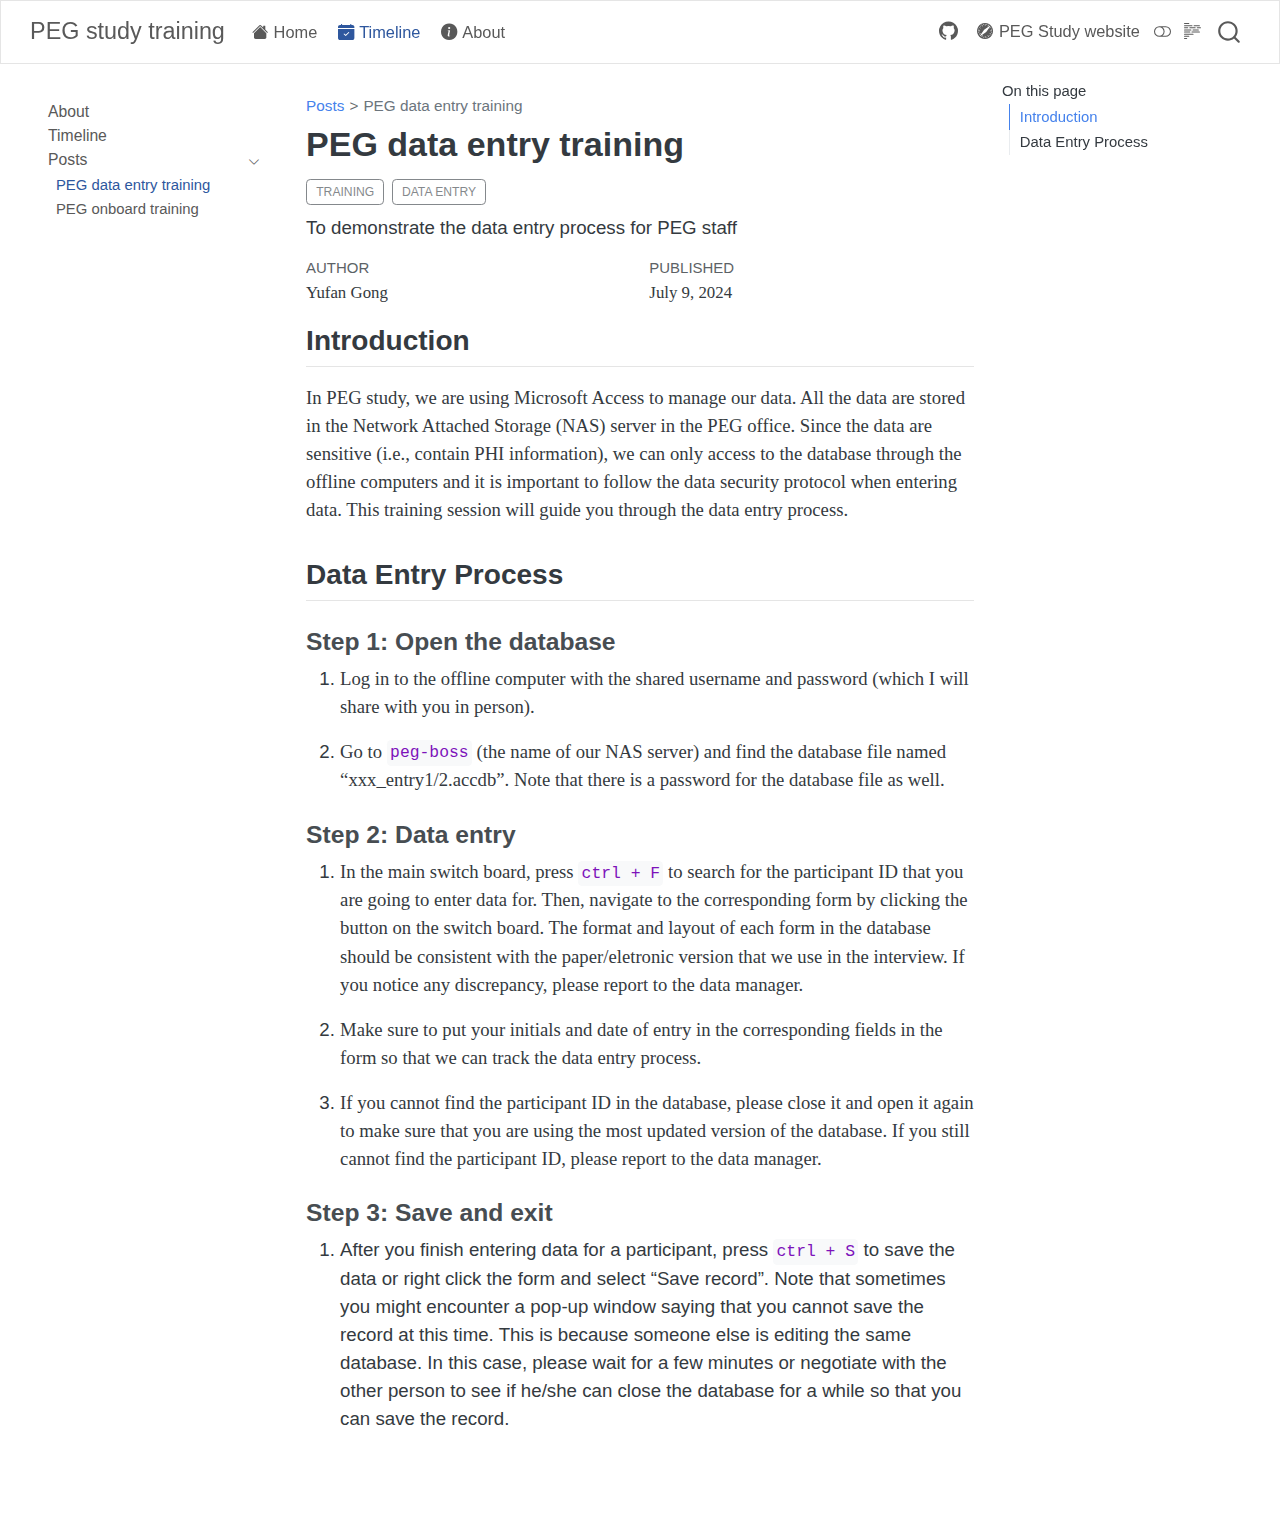
==== commit 884d0117: "Built site for gh-pages" ====
--- a/posts/data_entry/index.html
+++ b/posts/data_entry/index.html
@@ -29,6 +29,10 @@
 <script src="../../site_libs/quarto-nav/quarto-nav.js"></script>
 <script src="../../site_libs/quarto-nav/headroom.min.js"></script>
 <script src="../../site_libs/clipboard/clipboard.min.js"></script>
+<script src="../../site_libs/quarto-search/autocomplete.umd.js"></script>
+<script src="../../site_libs/quarto-search/fuse.min.js"></script>
+<script src="../../site_libs/quarto-search/quarto-search.js"></script>
+<meta name="quarto:offset" content="../../">
 <script src="../../site_libs/quarto-html/quarto.js"></script>
 <script src="../../site_libs/quarto-html/popper.min.js"></script>
 <script src="../../site_libs/quarto-html/tippy.umd.min.js"></script>
@@ -41,6 +45,18 @@
 <link href="../../site_libs/bootstrap/bootstrap.min.css" rel="stylesheet" class="quarto-color-scheme" id="quarto-bootstrap" data-mode="light">
 <link href="../../site_libs/bootstrap/bootstrap-dark.min.css" rel="prefetch" class="quarto-color-scheme quarto-color-alternate" id="quarto-bootstrap" data-mode="dark">
 <script id="quarto-search-options" type="application/json">{
+  "location": "navbar",
+  "copy-button": false,
+  "collapse-after": 3,
+  "panel-placement": "end",
+  "type": "overlay",
+  "limit": 50,
+  "keyboard-shortcut": [
+    "f",
+    "/",
+    "s"
+  ],
+  "show-item-context": false,
   "language": {
     "search-no-results-text": "No results",
     "search-matching-documents-text": "matching documents",
@@ -71,6 +87,7 @@
     <span class="navbar-title">PEG study training</span>
     </a>
   </div>
+            <div id="quarto-search" class="" title="Search"></div>
           <button class="navbar-toggler" type="button" data-bs-toggle="collapse" data-bs-target="#navbarCollapse" aria-controls="navbarCollapse" role="menu" aria-expanded="false" aria-label="Toggle navigation" onclick="if (window.quartoToggleHeadroom) { window.quartoToggleHeadroom(); }">
   <span class="navbar-toggler-icon"></span>
 </button>
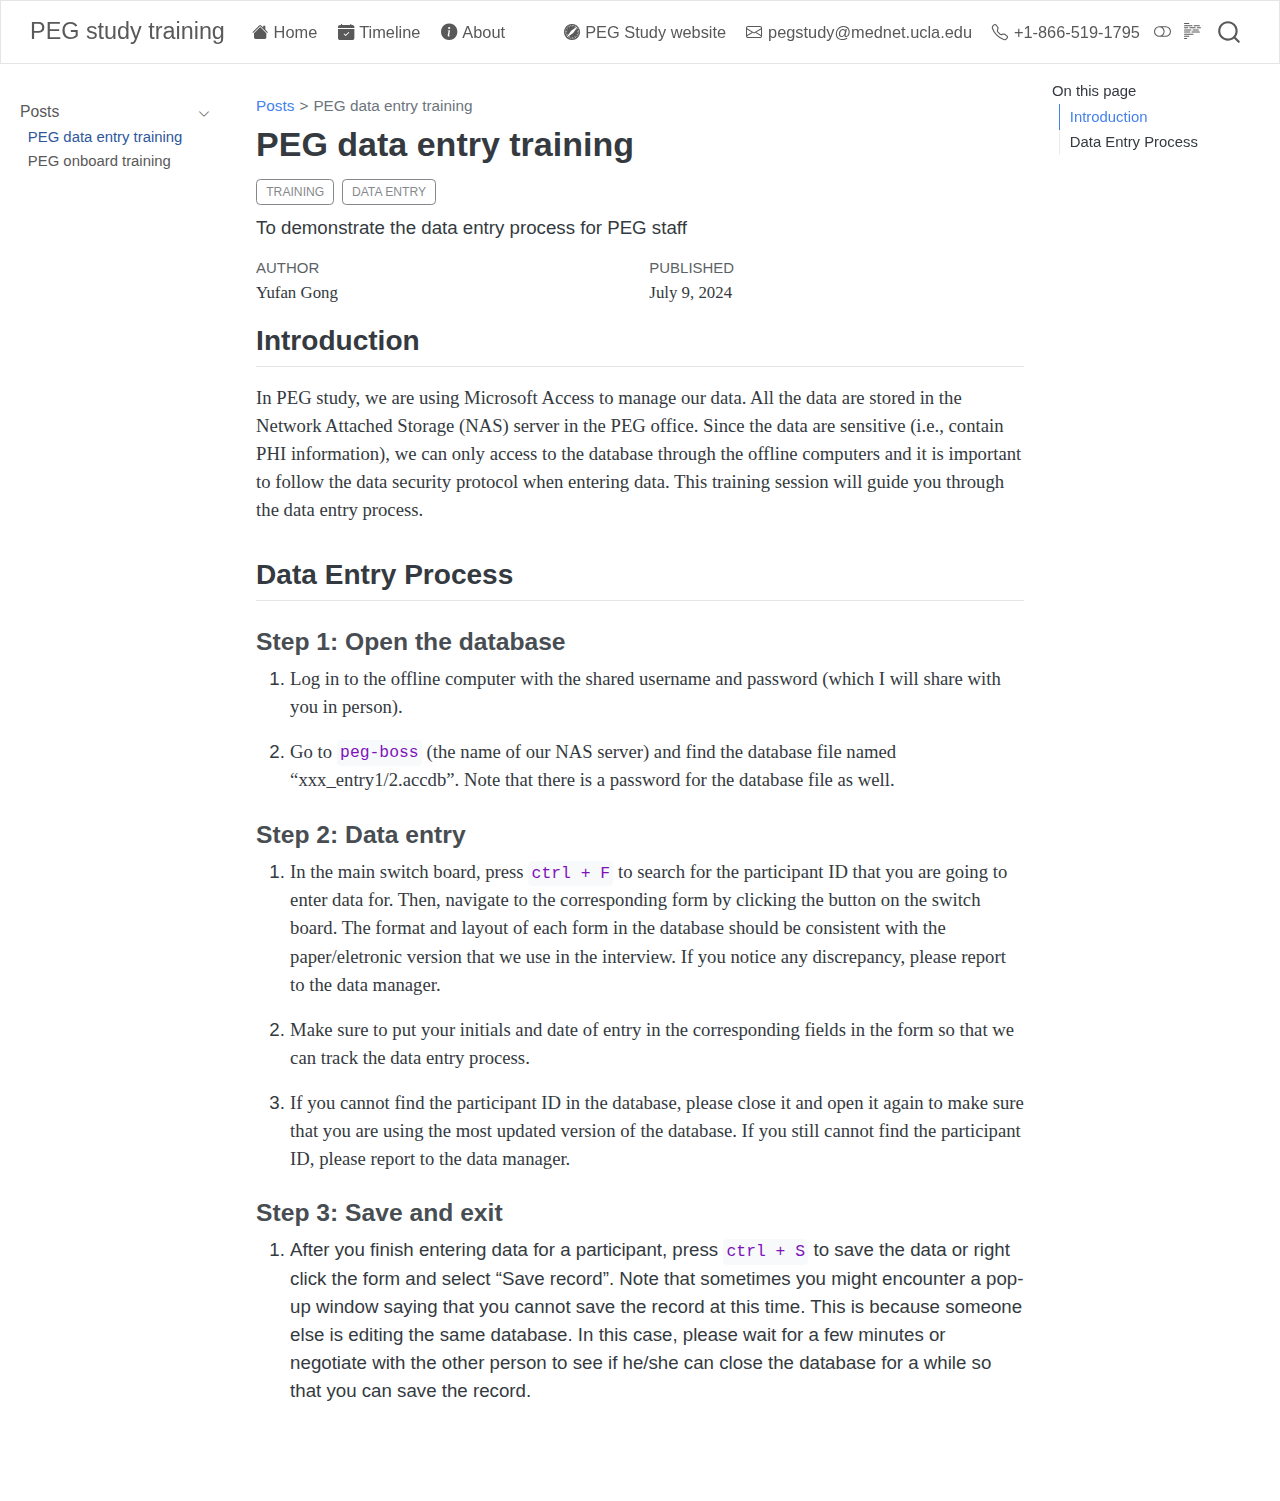
==== commit e9ed277c: "Built site for gh-pages" ====
--- a/posts/data_entry/index.html
+++ b/posts/data_entry/index.html
@@ -74,9 +74,13 @@
 
 
 <link rel="stylesheet" href="../../styles.css">
+<meta name="twitter:title" content="PEG data entry training – PEG study training">
+<meta name="twitter:description" content="To demonstrate the data entry process for PEG staff">
+<meta name="twitter:image" content="https://ivangong24.github.io/peg_quarto/posts/data_entry/images/database_ai.webp">
+<meta name="twitter:card" content="summary_large_image">
 </head>
 
-<body class="nav-sidebar floating nav-fixed">
+<body class="nav-sidebar docked nav-fixed">
 
 <div id="quarto-search-results"></div>
   <header id="quarto-header" class="headroom fixed-top">
@@ -99,7 +103,7 @@
 <span class="menu-text">Home</span></a>
   </li>  
   <li class="nav-item">
-    <a class="nav-link active" href="../../timeline.html" aria-current="page"> <i class="bi bi-calendar-check-fill" role="img">
+    <a class="nav-link" href="../../timeline.html"> <i class="bi bi-calendar-check-fill" role="img">
 </i> 
 <span class="menu-text">Timeline</span></a>
   </li>  
@@ -110,15 +114,22 @@
   </li>  
 </ul>
             <ul class="navbar-nav navbar-nav-scroll ms-auto">
-  <li class="nav-item compact">
-    <a class="nav-link" href="https://ivangong24.github.io/"> <i class="bi bi-github" role="img">
-</i> 
-<span class="menu-text"></span></a>
-  </li>  
   <li class="nav-item">
     <a class="nav-link" href="https://www.pegstudy.com/"> <i class="bi bi-browser-safari" role="img">
 </i> 
 <span class="menu-text">PEG Study website</span></a>
+  </li>  
+  <li class="nav-item">
+    <a class="nav-link" href="../../pegstudy@mednet.ucla.edu"> <i class="bi bi-envelope" role="img">
+</i> 
+<span class="menu-text">pegstudy@mednet.ucla.edu</span></a>
+  </li>  
+  <li class="nav-item">
+    <span class="nav-link">
+    <i class="bi bi-telephone" role="img">
+</i> 
+<span class="menu-text">+1-866-519-1795</span>
+    </span>
   </li>  
 </ul>
           </div> <!-- /navcollapse -->
@@ -146,21 +157,9 @@
 <!-- content -->
 <div id="quarto-content" class="quarto-container page-columns page-rows-contents page-layout-article page-navbar">
 <!-- sidebar -->
-  <nav id="quarto-sidebar" class="sidebar collapse collapse-horizontal quarto-sidebar-collapse-item sidebar-navigation floating overflow-auto">
+  <nav id="quarto-sidebar" class="sidebar collapse collapse-horizontal quarto-sidebar-collapse-item sidebar-navigation docked overflow-auto">
     <div class="sidebar-menu-container"> 
     <ul class="list-unstyled mt-1">
-        <li class="sidebar-item">
-  <div class="sidebar-item-container"> 
-  <a href="../../about.html" class="sidebar-item-text sidebar-link">
- <span class="menu-text">About</span></a>
-  </div>
-</li>
-        <li class="sidebar-item">
-  <div class="sidebar-item-container"> 
-  <a href="../../timeline.html" class="sidebar-item-text sidebar-link">
- <span class="menu-text">Timeline</span></a>
-  </div>
-</li>
         <li class="sidebar-item sidebar-item-section">
       <div class="sidebar-item-container"> 
             <a class="sidebar-item-text sidebar-link text-start" data-bs-toggle="collapse" data-bs-target="#quarto-sidebar-section-1" role="navigation" aria-expanded="true">
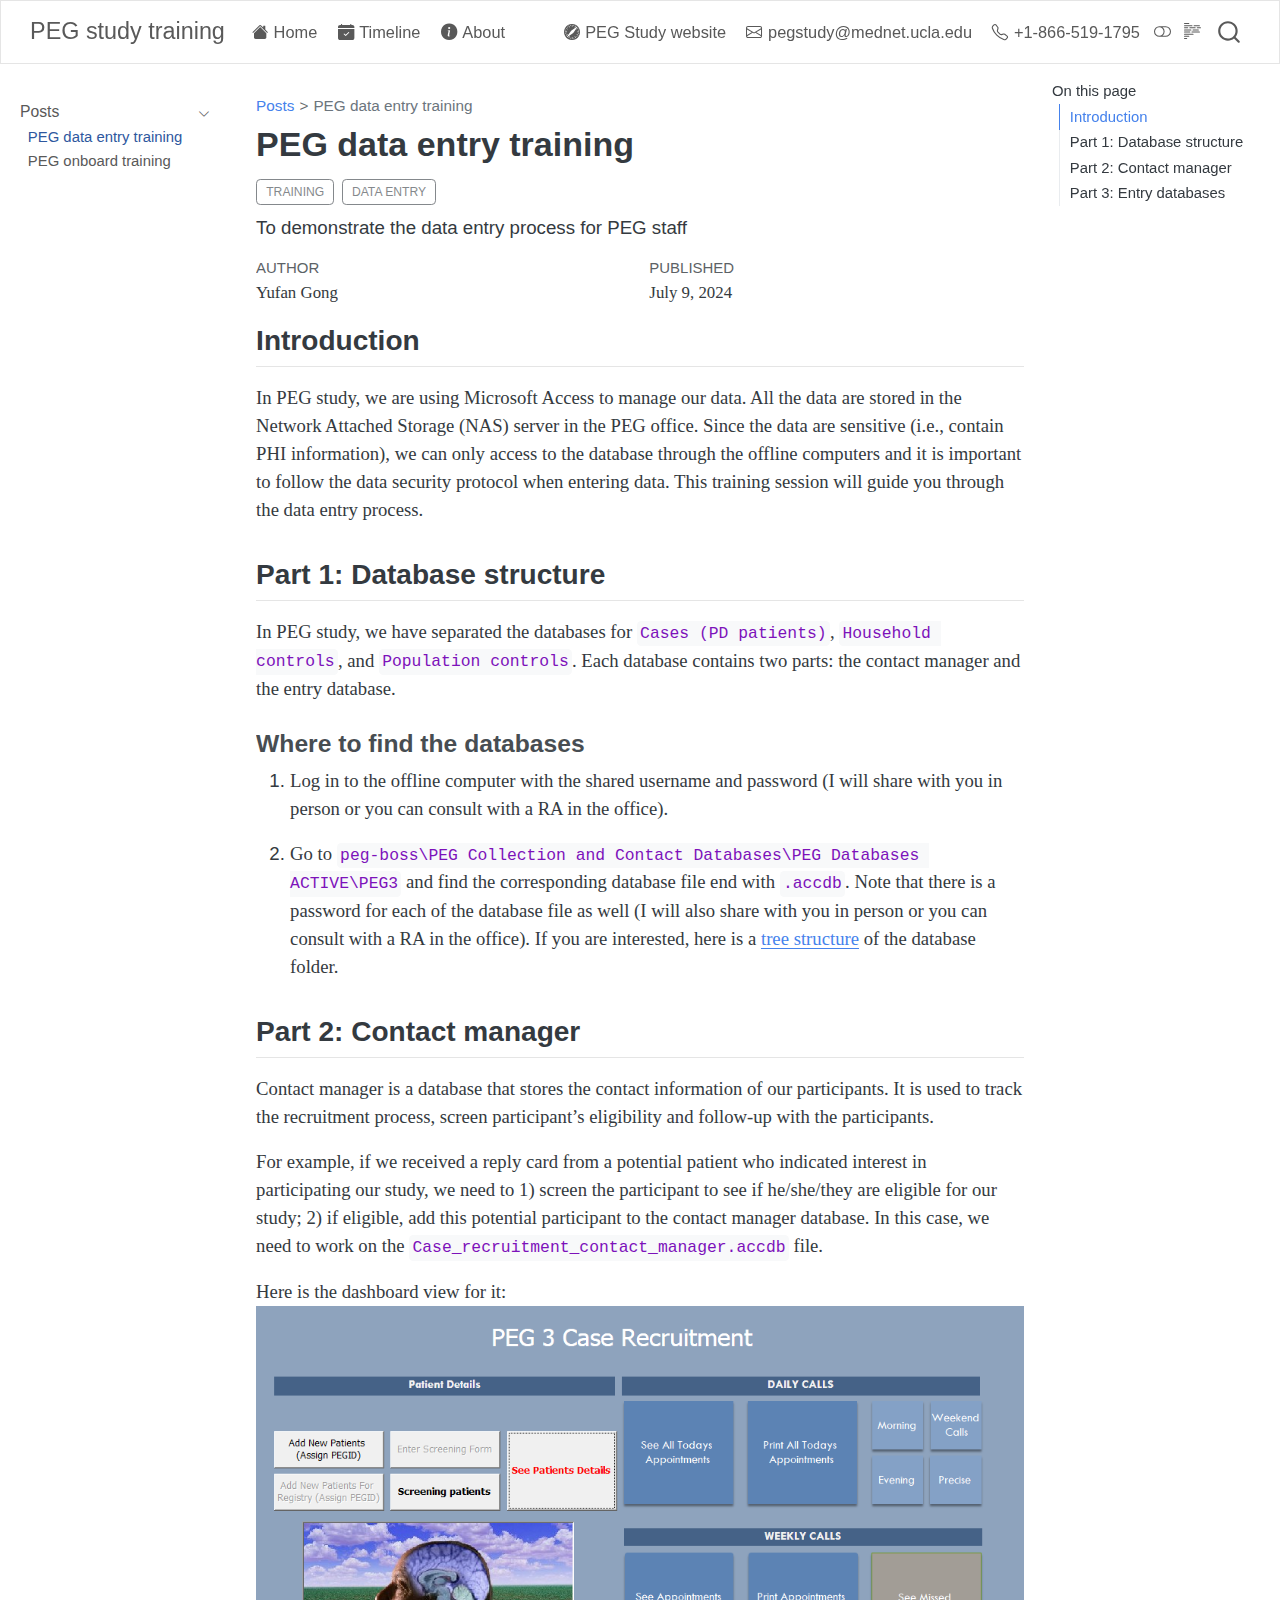
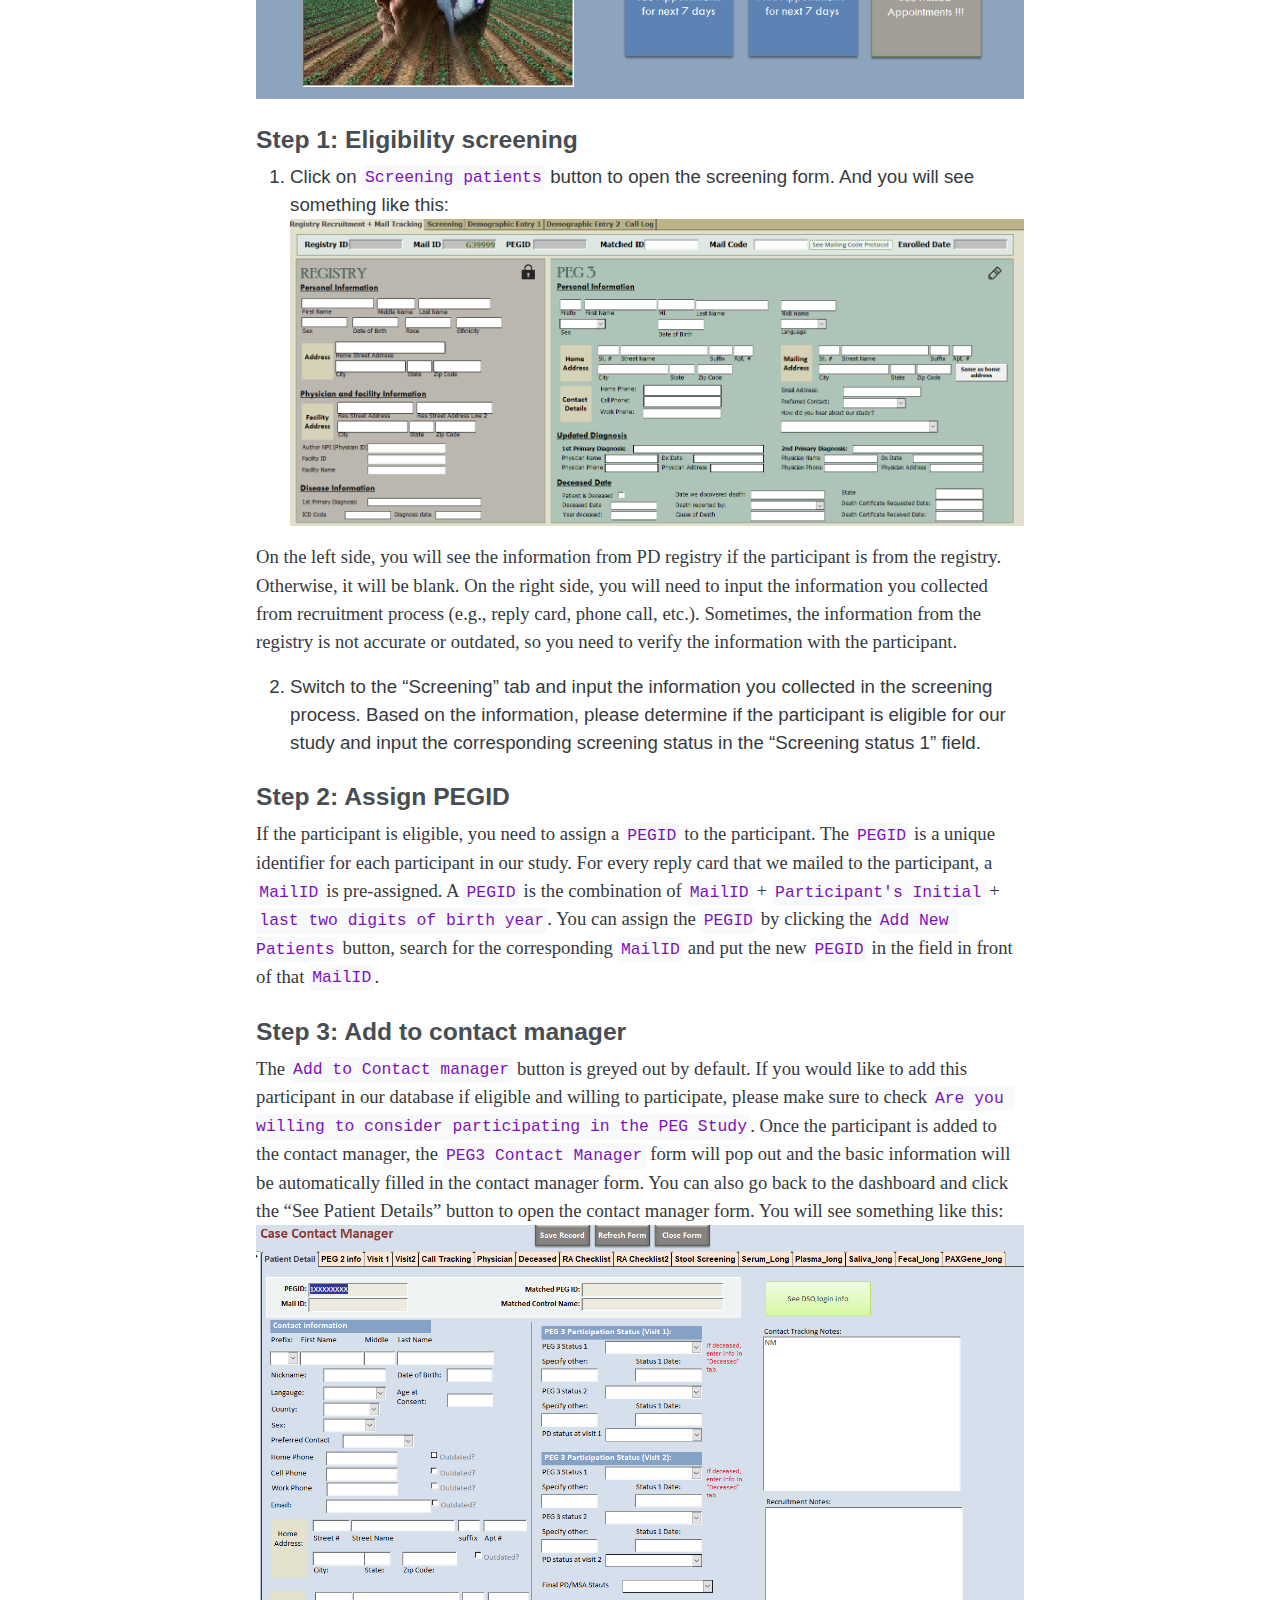
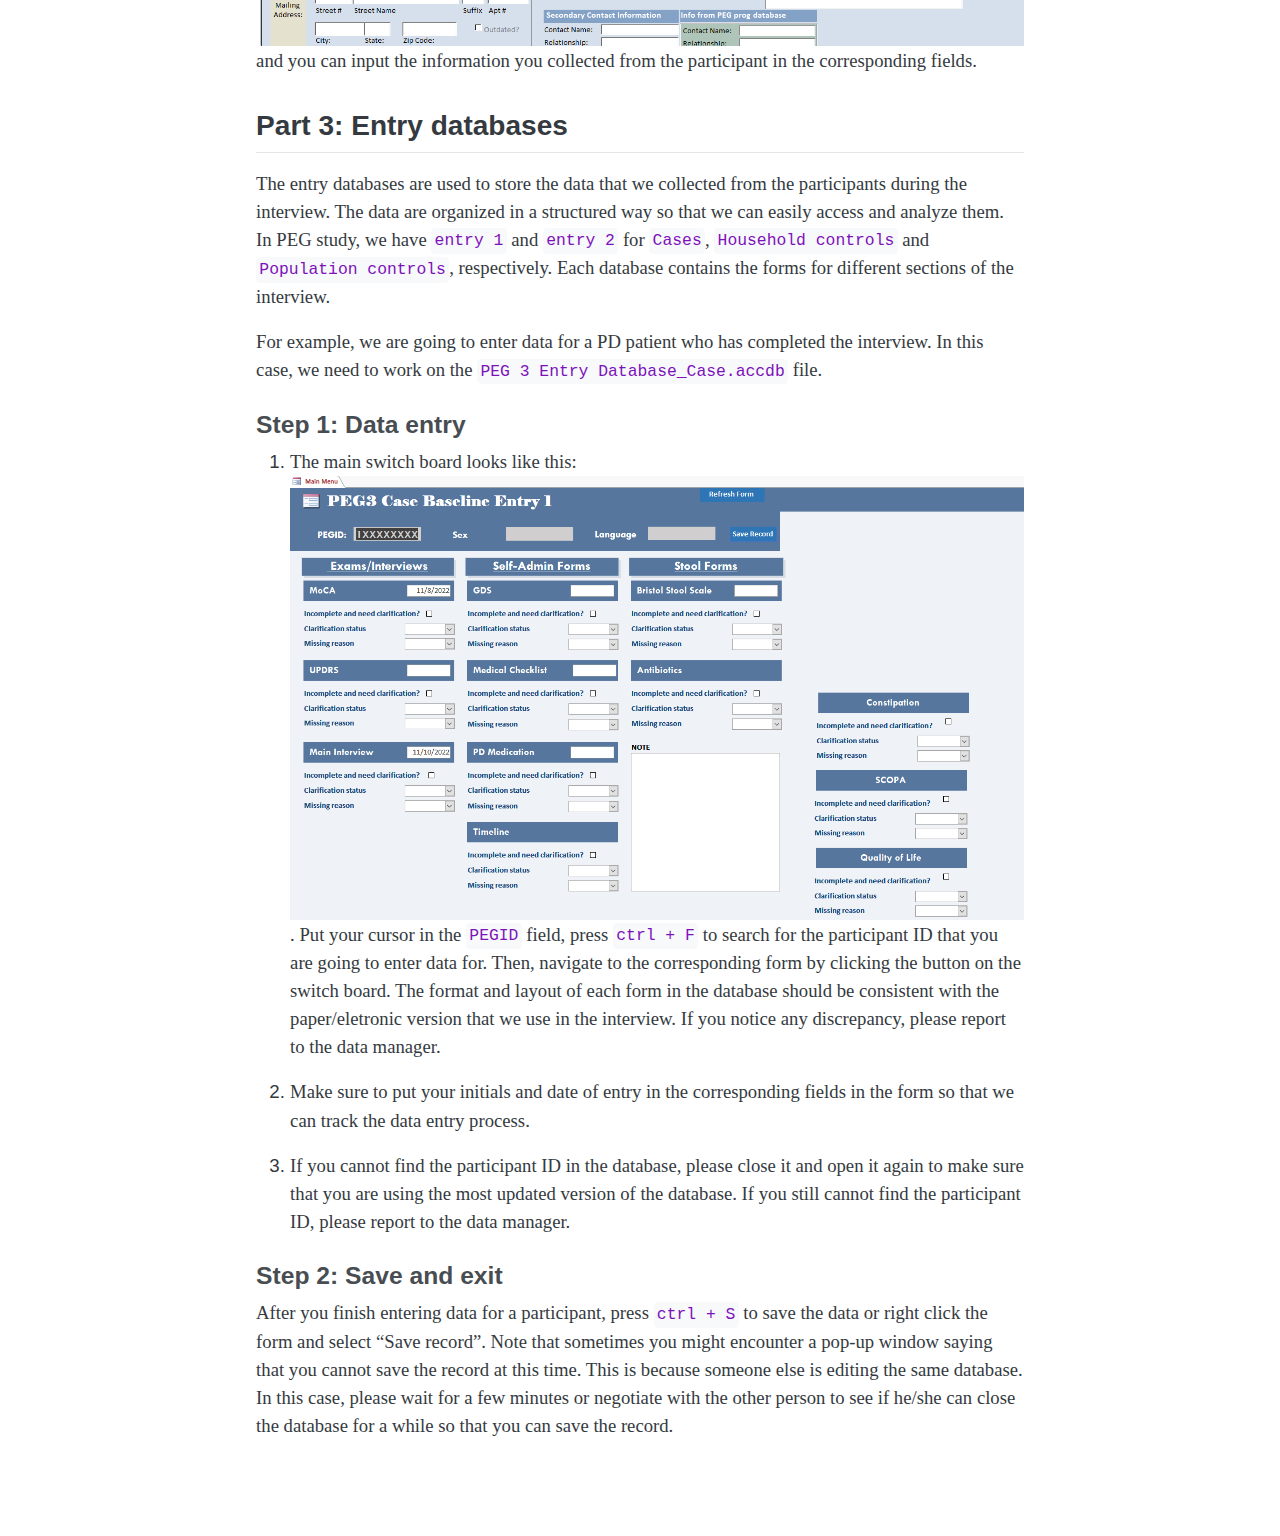
==== commit 18111ea8: "Built site for gh-pages" ====
--- a/posts/data_entry/index.html
+++ b/posts/data_entry/index.html
@@ -194,11 +194,20 @@
    
   <ul>
   <li><a href="#introduction" id="toc-introduction" class="nav-link active" data-scroll-target="#introduction">Introduction</a></li>
-  <li><a href="#data-entry-process" id="toc-data-entry-process" class="nav-link" data-scroll-target="#data-entry-process">Data Entry Process</a>
+  <li><a href="#part-1-database-structure" id="toc-part-1-database-structure" class="nav-link" data-scroll-target="#part-1-database-structure">Part 1: Database structure</a>
   <ul class="collapse">
-  <li><a href="#step-1-open-the-database" id="toc-step-1-open-the-database" class="nav-link" data-scroll-target="#step-1-open-the-database">Step 1: Open the database</a></li>
-  <li><a href="#step-2-data-entry" id="toc-step-2-data-entry" class="nav-link" data-scroll-target="#step-2-data-entry">Step 2: Data entry</a></li>
-  <li><a href="#step-3-save-and-exit" id="toc-step-3-save-and-exit" class="nav-link" data-scroll-target="#step-3-save-and-exit">Step 3: Save and exit</a></li>
+  <li><a href="#where-to-find-the-databases" id="toc-where-to-find-the-databases" class="nav-link" data-scroll-target="#where-to-find-the-databases">Where to find the databases</a></li>
+  </ul></li>
+  <li><a href="#part-2-contact-manager" id="toc-part-2-contact-manager" class="nav-link" data-scroll-target="#part-2-contact-manager">Part 2: Contact manager</a>
+  <ul class="collapse">
+  <li><a href="#step-1-eligibility-screening" id="toc-step-1-eligibility-screening" class="nav-link" data-scroll-target="#step-1-eligibility-screening">Step 1: Eligibility screening</a></li>
+  <li><a href="#step-2-assign-pegid" id="toc-step-2-assign-pegid" class="nav-link" data-scroll-target="#step-2-assign-pegid">Step 2: Assign PEGID</a></li>
+  <li><a href="#step-3-add-to-contact-manager" id="toc-step-3-add-to-contact-manager" class="nav-link" data-scroll-target="#step-3-add-to-contact-manager">Step 3: Add to contact manager</a></li>
+  </ul></li>
+  <li><a href="#part-3-entry-databases" id="toc-part-3-entry-databases" class="nav-link" data-scroll-target="#part-3-entry-databases">Part 3: Entry databases</a>
+  <ul class="collapse">
+  <li><a href="#step-1-data-entry" id="toc-step-1-data-entry" class="nav-link" data-scroll-target="#step-1-data-entry">Step 1: Data entry</a></li>
+  <li><a href="#step-2-save-and-exit" id="toc-step-2-save-and-exit" class="nav-link" data-scroll-target="#step-2-save-and-exit">Step 2: Save and exit</a></li>
   </ul></li>
   </ul>
 </nav>
@@ -250,28 +259,56 @@
 <h2 class="anchored" data-anchor-id="introduction">Introduction</h2>
 <p>In PEG study, we are using Microsoft Access to manage our data. All the data are stored in the Network Attached Storage (NAS) server in the PEG office. Since the data are sensitive (i.e., contain PHI information), we can only access to the database through the offline computers and it is important to follow the data security protocol when entering data. This training session will guide you through the data entry process.</p>
 </section>
-<section id="data-entry-process" class="level2">
-<h2 class="anchored" data-anchor-id="data-entry-process">Data Entry Process</h2>
-<section id="step-1-open-the-database" class="level3">
-<h3 class="anchored" data-anchor-id="step-1-open-the-database">Step 1: Open the database</h3>
+<section id="part-1-database-structure" class="level2">
+<h2 class="anchored" data-anchor-id="part-1-database-structure">Part 1: Database structure</h2>
+<p>In PEG study, we have separated the databases for <code>Cases (PD patients)</code>, <code>Household controls</code>, and <code>Population controls</code>. Each database contains two parts: the contact manager and the entry database.</p>
+<section id="where-to-find-the-databases" class="level3">
+<h3 class="anchored" data-anchor-id="where-to-find-the-databases">Where to find the databases</h3>
 <ol type="1">
-<li><p>Log in to the offline computer with the shared username and password (which I will share with you in person).</p></li>
-<li><p>Go to <code>peg-boss</code> (the name of our NAS server) and find the database file named “xxx_entry1/2.accdb”. Note that there is a password for the database file as well.</p></li>
+<li><p>Log in to the offline computer with the shared username and password (I will share with you in person or you can consult with a RA in the office).</p></li>
+<li><p>Go to <code>peg-boss\PEG Collection and Contact Databases\PEG Databases ACTIVE\PEG3</code> and find the corresponding database file end with <code>.accdb</code>. Note that there is a password for each of the database file as well (I will also share with you in person or you can consult with a RA in the office). If you are interested, here is a <a href="documents/tree.txt">tree structure</a> of the database folder.</p></li>
 </ol>
 </section>
-<section id="step-2-data-entry" class="level3">
-<h3 class="anchored" data-anchor-id="step-2-data-entry">Step 2: Data entry</h3>
+</section>
+<section id="part-2-contact-manager" class="level2">
+<h2 class="anchored" data-anchor-id="part-2-contact-manager">Part 2: Contact manager</h2>
+<p>Contact manager is a database that stores the contact information of our participants. It is used to track the recruitment process, screen participant’s eligibility and follow-up with the participants.</p>
+<p>For example, if we received a reply card from a potential patient who indicated interest in participating our study, we need to 1) screen the participant to see if he/she/they are eligible for our study; 2) if eligible, add this potential participant to the contact manager database. In this case, we need to work on the <code>Case_recruitment_contact_manager.accdb</code> file.</p>
+<p>Here is the dashboard view for it: <img src="images/dashboard.png" class="img-fluid" alt="dashboard"></p>
+<section id="step-1-eligibility-screening" class="level3">
+<h3 class="anchored" data-anchor-id="step-1-eligibility-screening">Step 1: Eligibility screening</h3>
 <ol type="1">
-<li><p>In the main switch board, press <code>ctrl + F</code> to search for the participant ID that you are going to enter data for. Then, navigate to the corresponding form by clicking the button on the switch board. The format and layout of each form in the database should be consistent with the paper/eletronic version that we use in the interview. If you notice any discrepancy, please report to the data manager.</p></li>
+<li>Click on <code>Screening patients</code> button to open the screening form. And you will see something like this: <img src="images/screening.png" class="img-fluid" alt="screening"></li>
+</ol>
+<p>On the left side, you will see the information from PD registry if the participant is from the registry. Otherwise, it will be blank. On the right side, you will need to input the information you collected from recruitment process (e.g., reply card, phone call, etc.). Sometimes, the information from the registry is not accurate or outdated, so you need to verify the information with the participant.</p>
+<ol start="2" type="1">
+<li>Switch to the “Screening” tab and input the information you collected in the screening process. Based on the information, please determine if the participant is eligible for our study and input the corresponding screening status in the “Screening status 1” field.</li>
+</ol>
+</section>
+<section id="step-2-assign-pegid" class="level3">
+<h3 class="anchored" data-anchor-id="step-2-assign-pegid">Step 2: Assign PEGID</h3>
+<p>If the participant is eligible, you need to assign a <code>PEGID</code> to the participant. The <code>PEGID</code> is a unique identifier for each participant in our study. For every reply card that we mailed to the participant, a <code>MailID</code> is pre-assigned. A <code>PEGID</code> is the combination of <code>MailID</code> + <code>Participant's Initial</code> + <code>last two digits of birth year</code>. You can assign the <code>PEGID</code> by clicking the <code>Add New Patients</code> button, search for the corresponding <code>MailID</code> and put the new <code>PEGID</code> in the field in front of that <code>MailID</code>.</p>
+</section>
+<section id="step-3-add-to-contact-manager" class="level3">
+<h3 class="anchored" data-anchor-id="step-3-add-to-contact-manager">Step 3: Add to contact manager</h3>
+<p>The <code>Add to Contact manager</code> button is greyed out by default. If you would like to add this participant in our database if eligible and willing to participate, please make sure to check <code>Are you willing to consider participating in the PEG Study</code>. Once the participant is added to the contact manager, the <code>PEG3 Contact Manager</code> form will pop out and the basic information will be automatically filled in the contact manager form. You can also go back to the dashboard and click the “See Patient Details” button to open the contact manager form. You will see something like this: <img src="images/contact_manager.png" class="img-fluid" alt="contact manager"> and you can input the information you collected from the participant in the corresponding fields.</p>
+</section>
+</section>
+<section id="part-3-entry-databases" class="level2">
+<h2 class="anchored" data-anchor-id="part-3-entry-databases">Part 3: Entry databases</h2>
+<p>The entry databases are used to store the data that we collected from the participants during the interview. The data are organized in a structured way so that we can easily access and analyze them. In PEG study, we have <code>entry 1</code> and <code>entry 2</code> for <code>Cases</code>, <code>Household controls</code> and <code>Population controls</code>, respectively. Each database contains the forms for different sections of the interview.</p>
+<p>For example, we are going to enter data for a PD patient who has completed the interview. In this case, we need to work on the <code>PEG 3 Entry Database_Case.accdb</code> file.</p>
+<section id="step-1-data-entry" class="level3">
+<h3 class="anchored" data-anchor-id="step-1-data-entry">Step 1: Data entry</h3>
+<ol type="1">
+<li><p>The main switch board looks like this: <img src="images/entry1.png" class="img-fluid" alt="entry1">. Put your cursor in the <code>PEGID</code> field, press <code>ctrl + F</code> to search for the participant ID that you are going to enter data for. Then, navigate to the corresponding form by clicking the button on the switch board. The format and layout of each form in the database should be consistent with the paper/eletronic version that we use in the interview. If you notice any discrepancy, please report to the data manager.</p></li>
 <li><p>Make sure to put your initials and date of entry in the corresponding fields in the form so that we can track the data entry process.</p></li>
 <li><p>If you cannot find the participant ID in the database, please close it and open it again to make sure that you are using the most updated version of the database. If you still cannot find the participant ID, please report to the data manager.</p></li>
 </ol>
 </section>
-<section id="step-3-save-and-exit" class="level3">
-<h3 class="anchored" data-anchor-id="step-3-save-and-exit">Step 3: Save and exit</h3>
-<ol type="1">
-<li>After you finish entering data for a participant, press <code>ctrl + S</code> to save the data or right click the form and select “Save record”. Note that sometimes you might encounter a pop-up window saying that you cannot save the record at this time. This is because someone else is editing the same database. In this case, please wait for a few minutes or negotiate with the other person to see if he/she can close the database for a while so that you can save the record.</li>
-</ol>
+<section id="step-2-save-and-exit" class="level3">
+<h3 class="anchored" data-anchor-id="step-2-save-and-exit">Step 2: Save and exit</h3>
+<p>After you finish entering data for a participant, press <code>ctrl + S</code> to save the data or right click the form and select “Save record”. Note that sometimes you might encounter a pop-up window saying that you cannot save the record at this time. This is because someone else is editing the same database. In this case, please wait for a few minutes or negotiate with the other person to see if he/she can close the database for a while so that you can save the record.</p>
 
 
 </section>
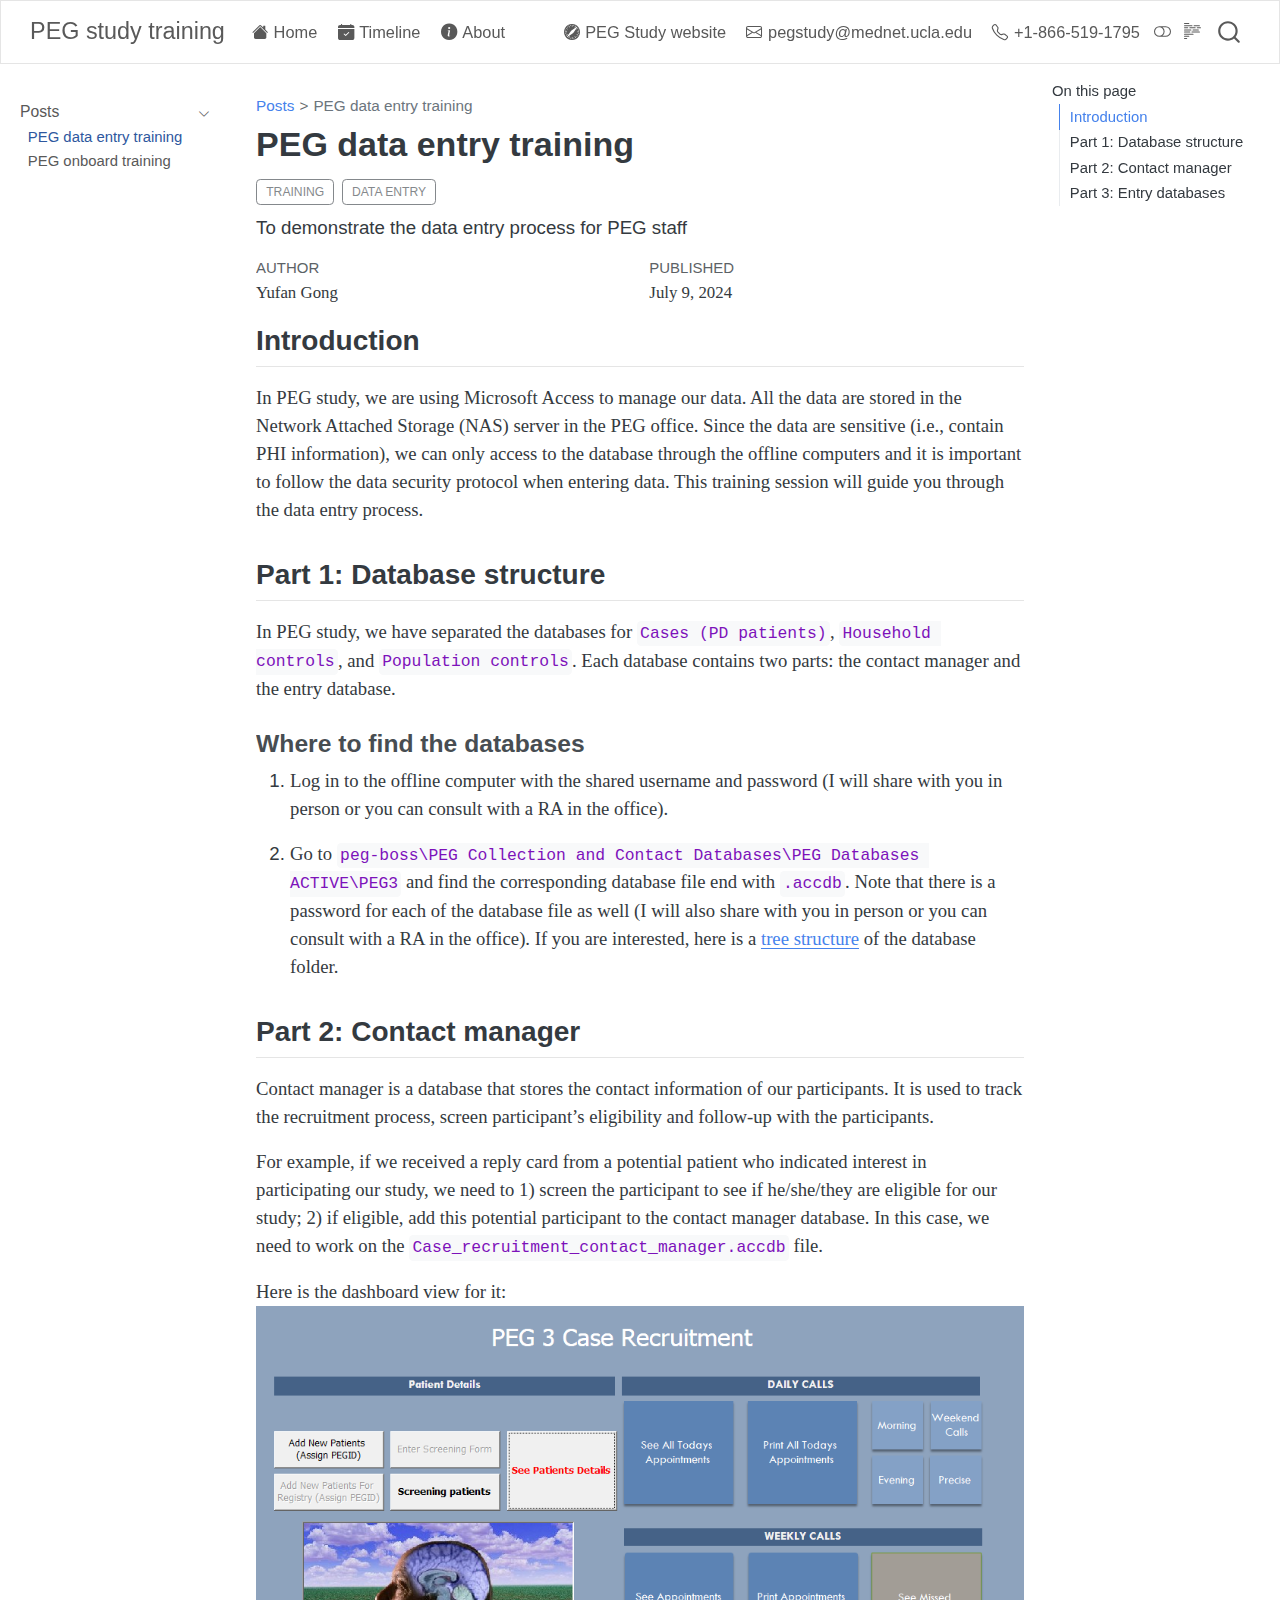
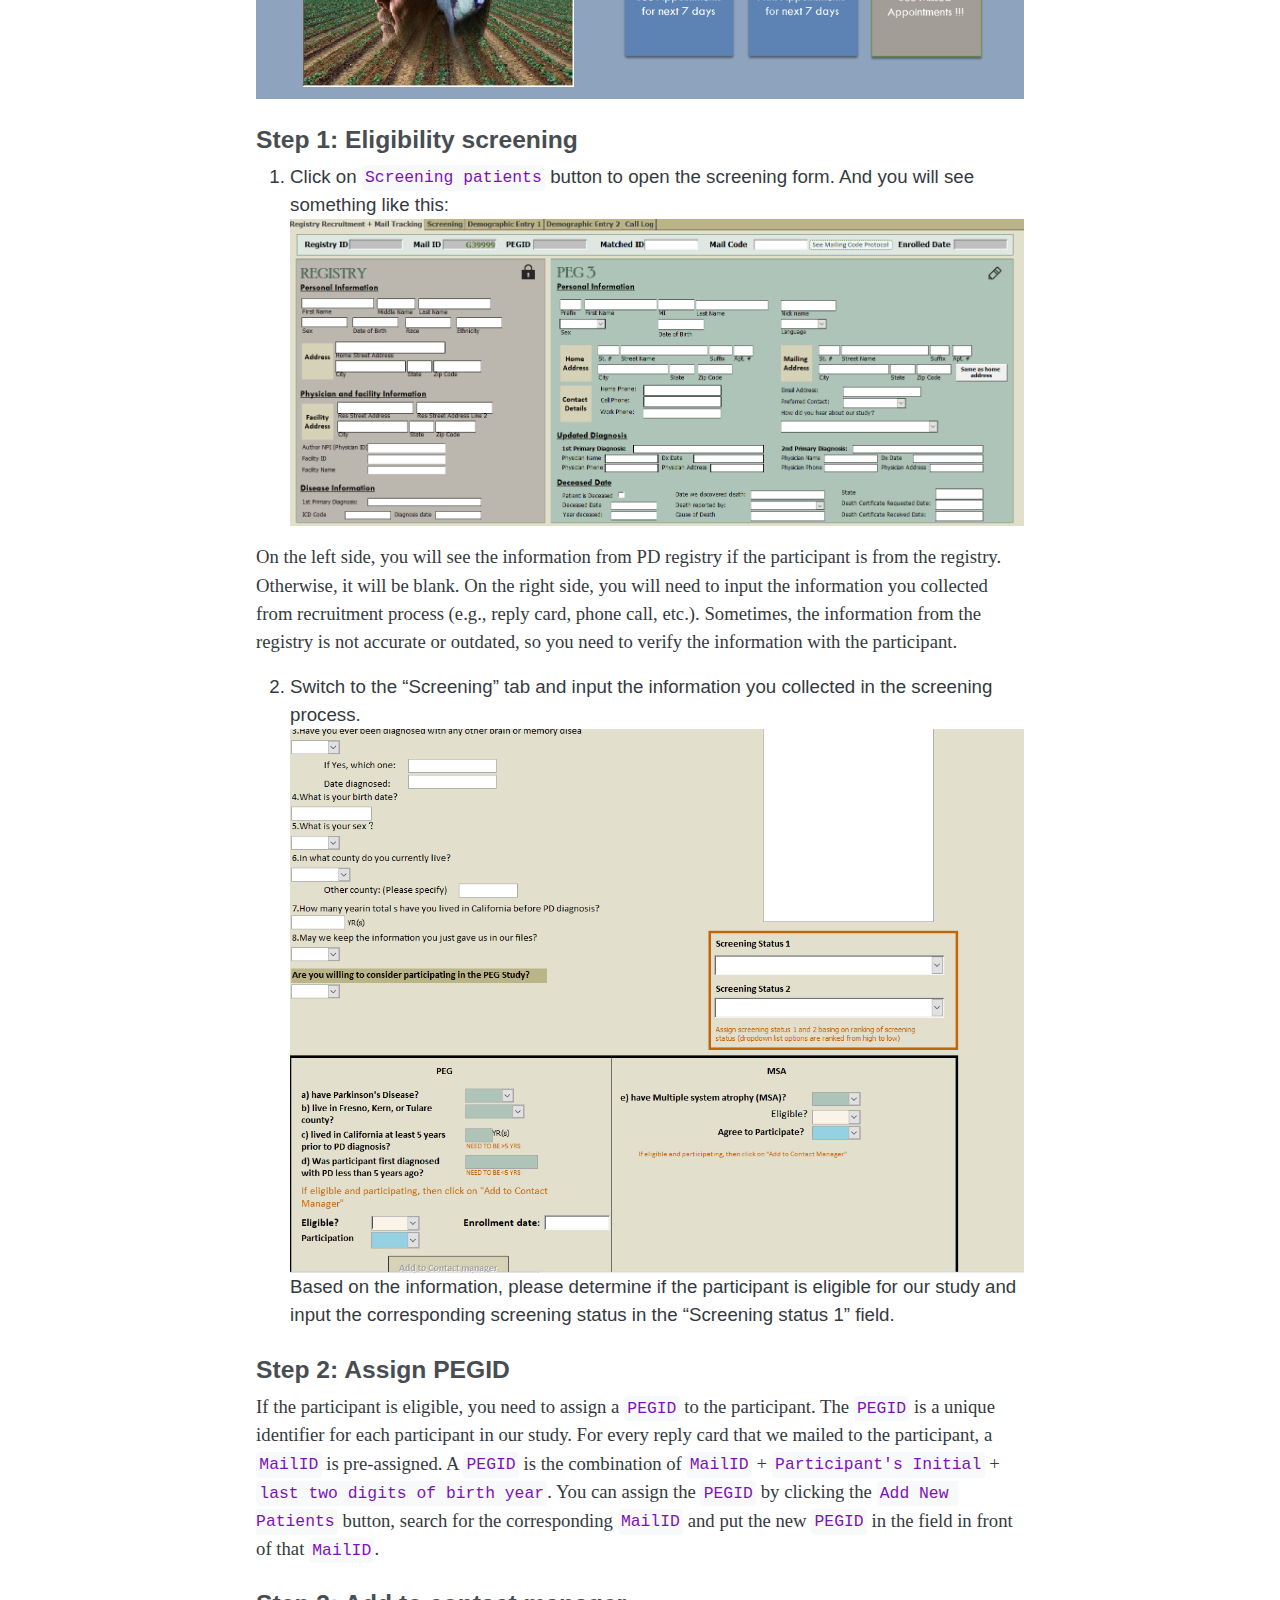
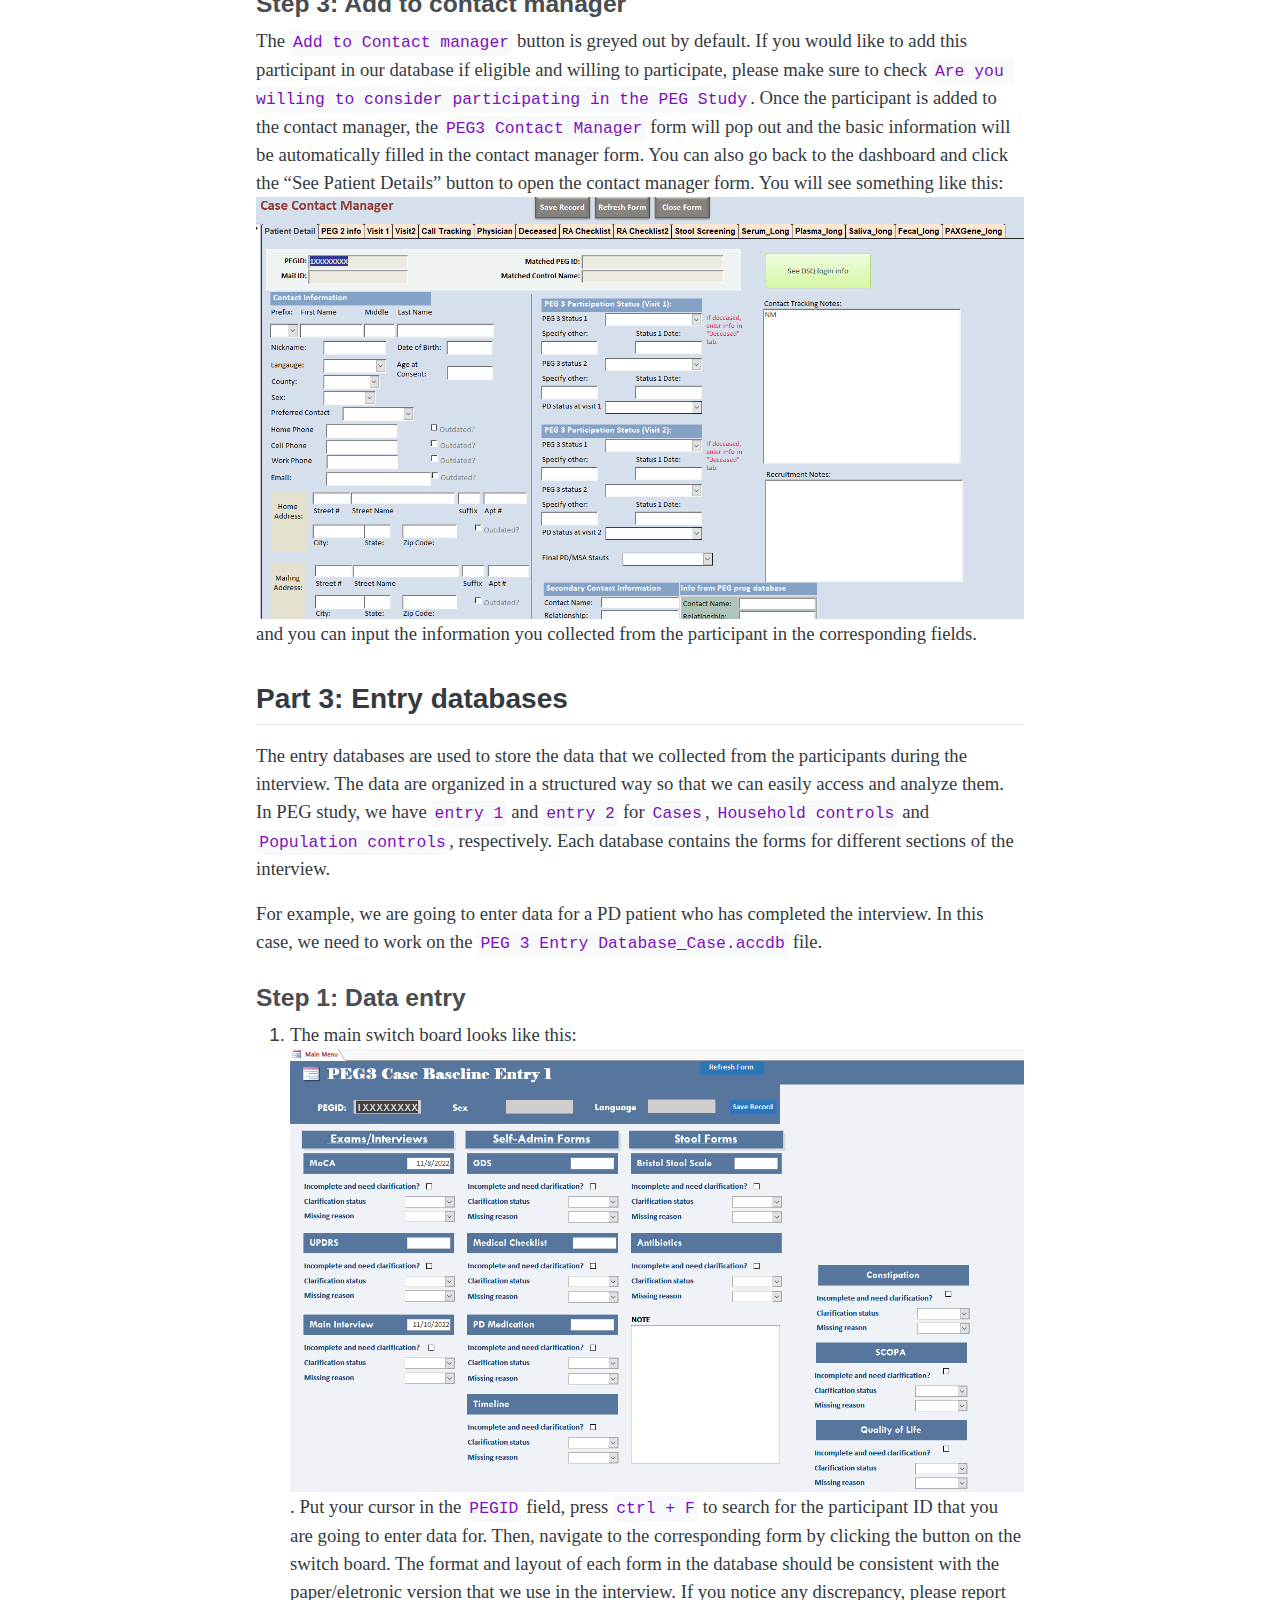
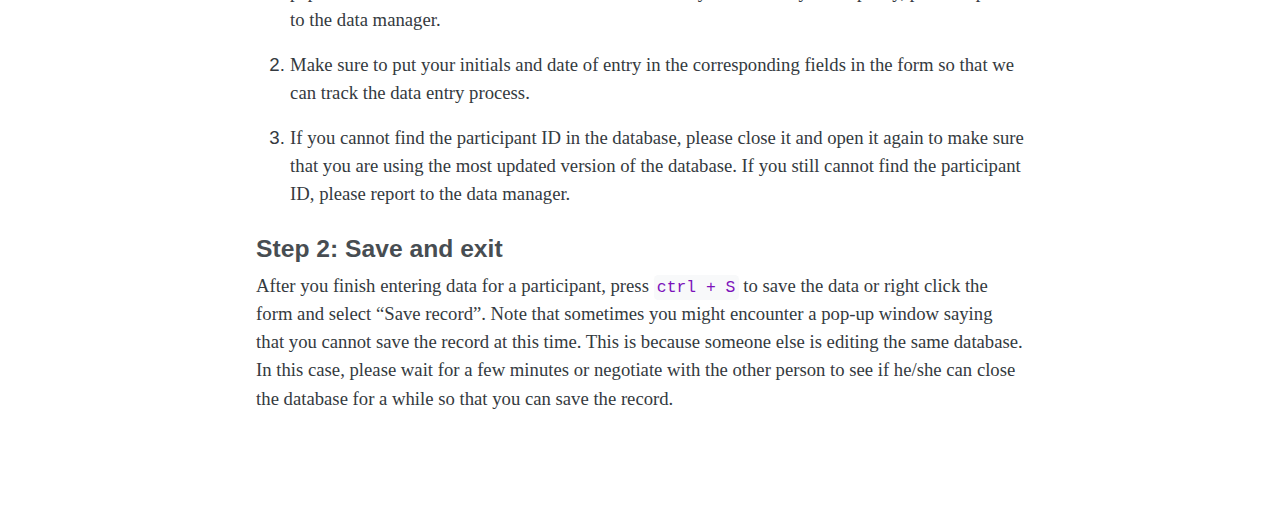
==== commit d0e01d48: "Built site for gh-pages" ====
--- a/posts/data_entry/index.html
+++ b/posts/data_entry/index.html
@@ -282,7 +282,7 @@
 </ol>
 <p>On the left side, you will see the information from PD registry if the participant is from the registry. Otherwise, it will be blank. On the right side, you will need to input the information you collected from recruitment process (e.g., reply card, phone call, etc.). Sometimes, the information from the registry is not accurate or outdated, so you need to verify the information with the participant.</p>
 <ol start="2" type="1">
-<li>Switch to the “Screening” tab and input the information you collected in the screening process. Based on the information, please determine if the participant is eligible for our study and input the corresponding screening status in the “Screening status 1” field.</li>
+<li>Switch to the “Screening” tab and input the information you collected in the screening process. <img src="images/screening2.png" class="img-fluid" alt="screening2"> Based on the information, please determine if the participant is eligible for our study and input the corresponding screening status in the “Screening status 1” field.</li>
 </ol>
 </section>
 <section id="step-2-assign-pegid" class="level3">
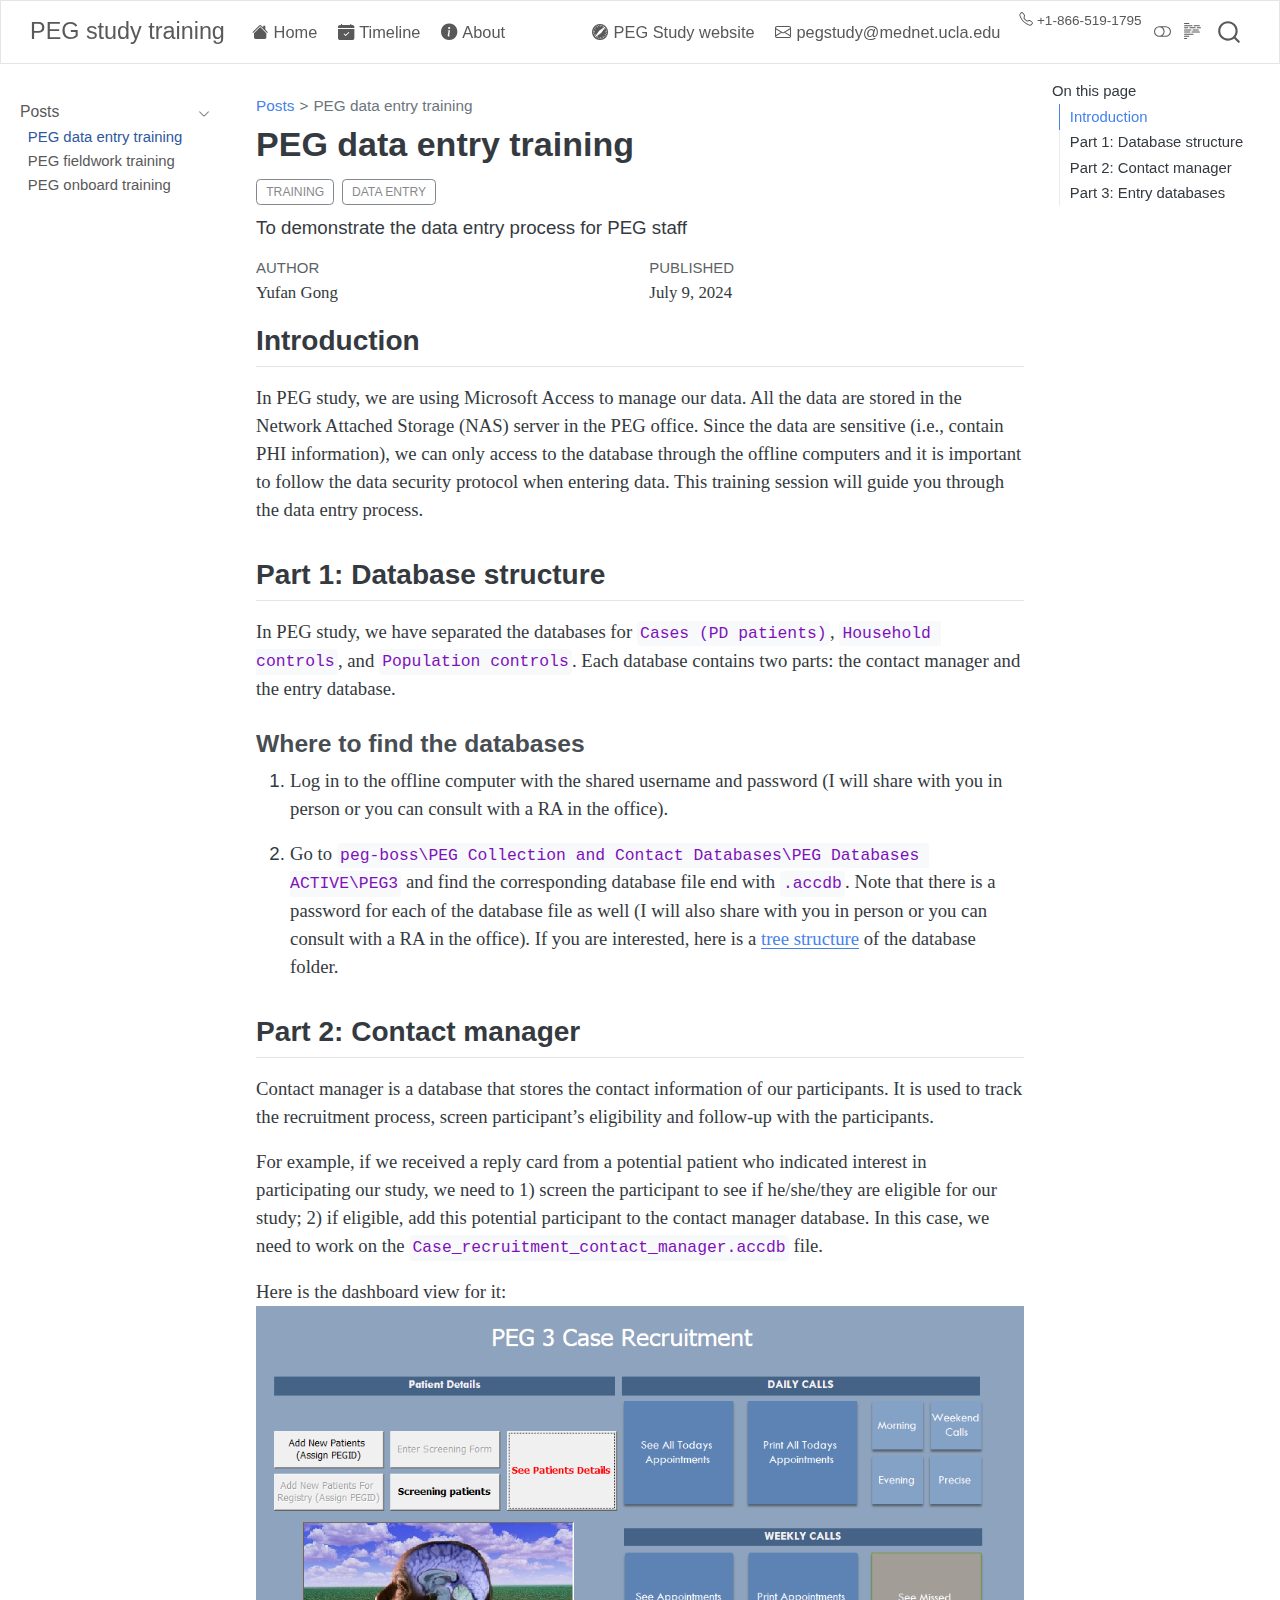
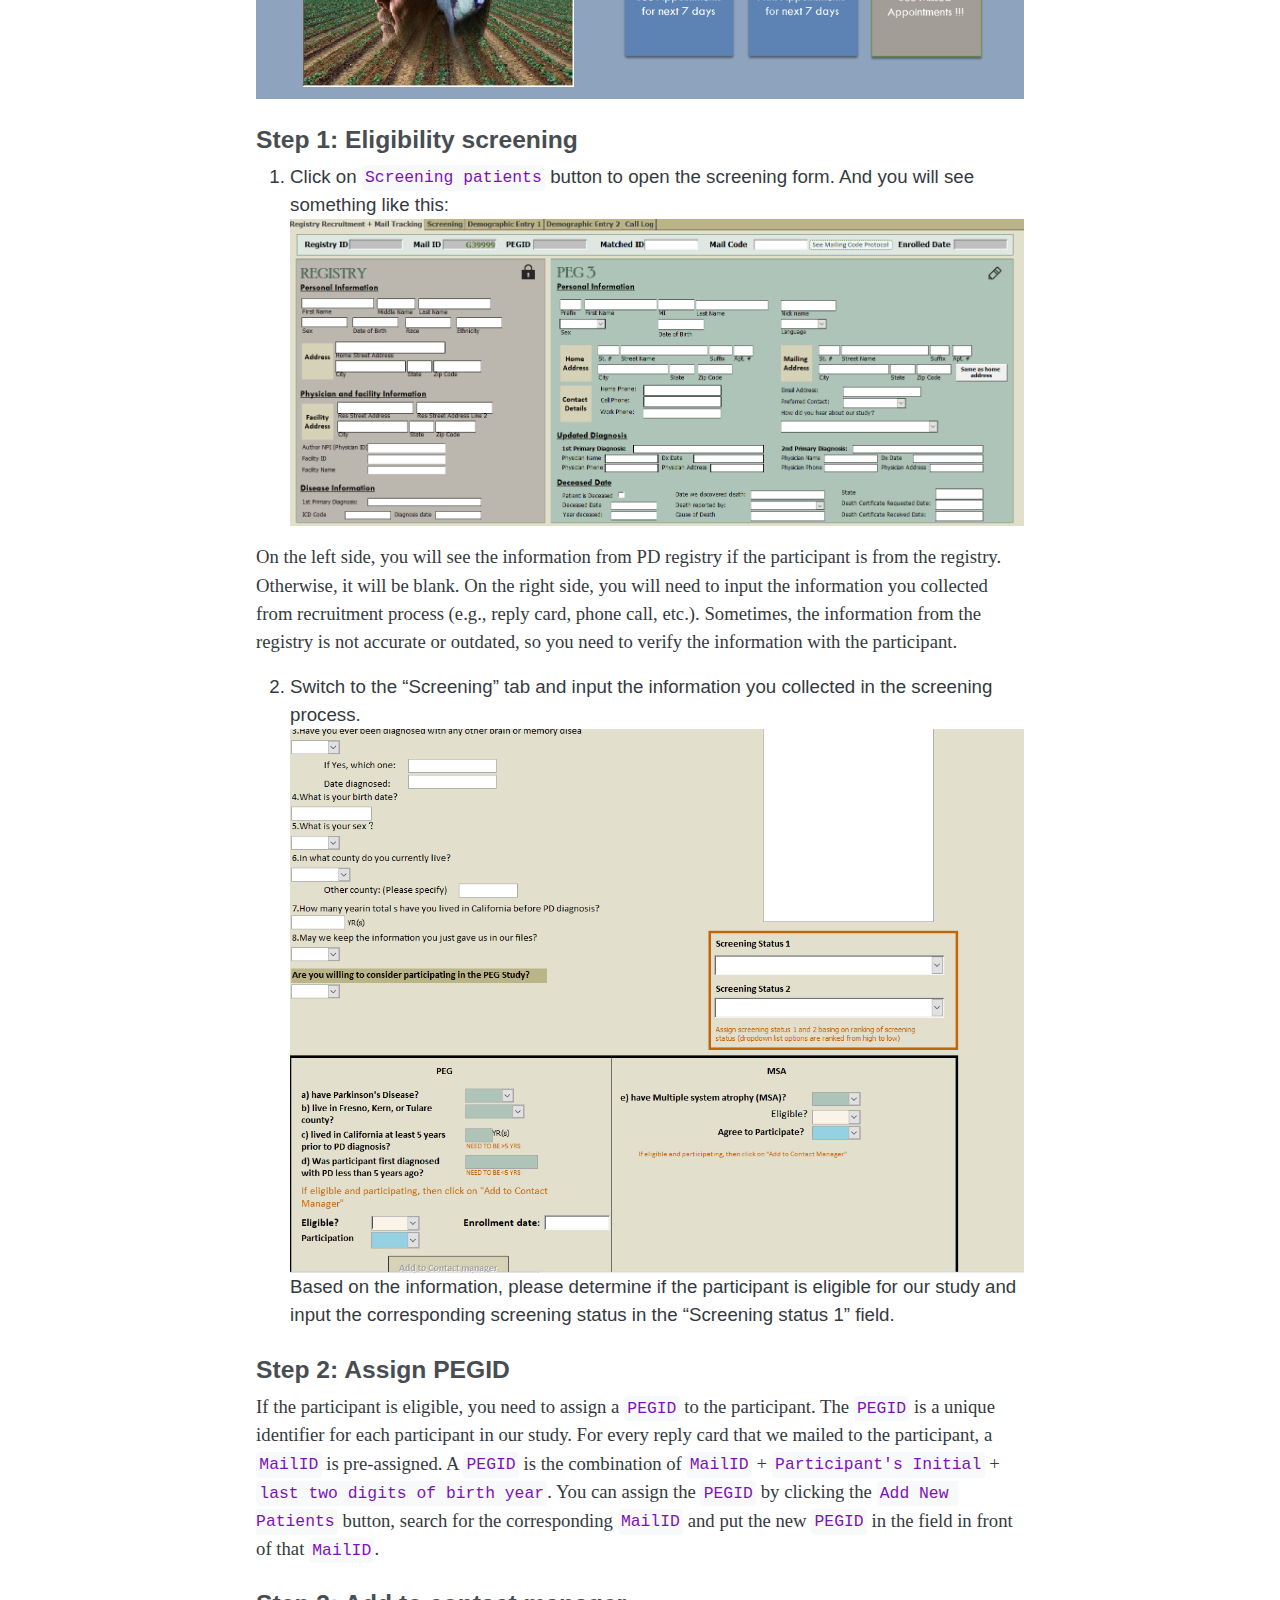
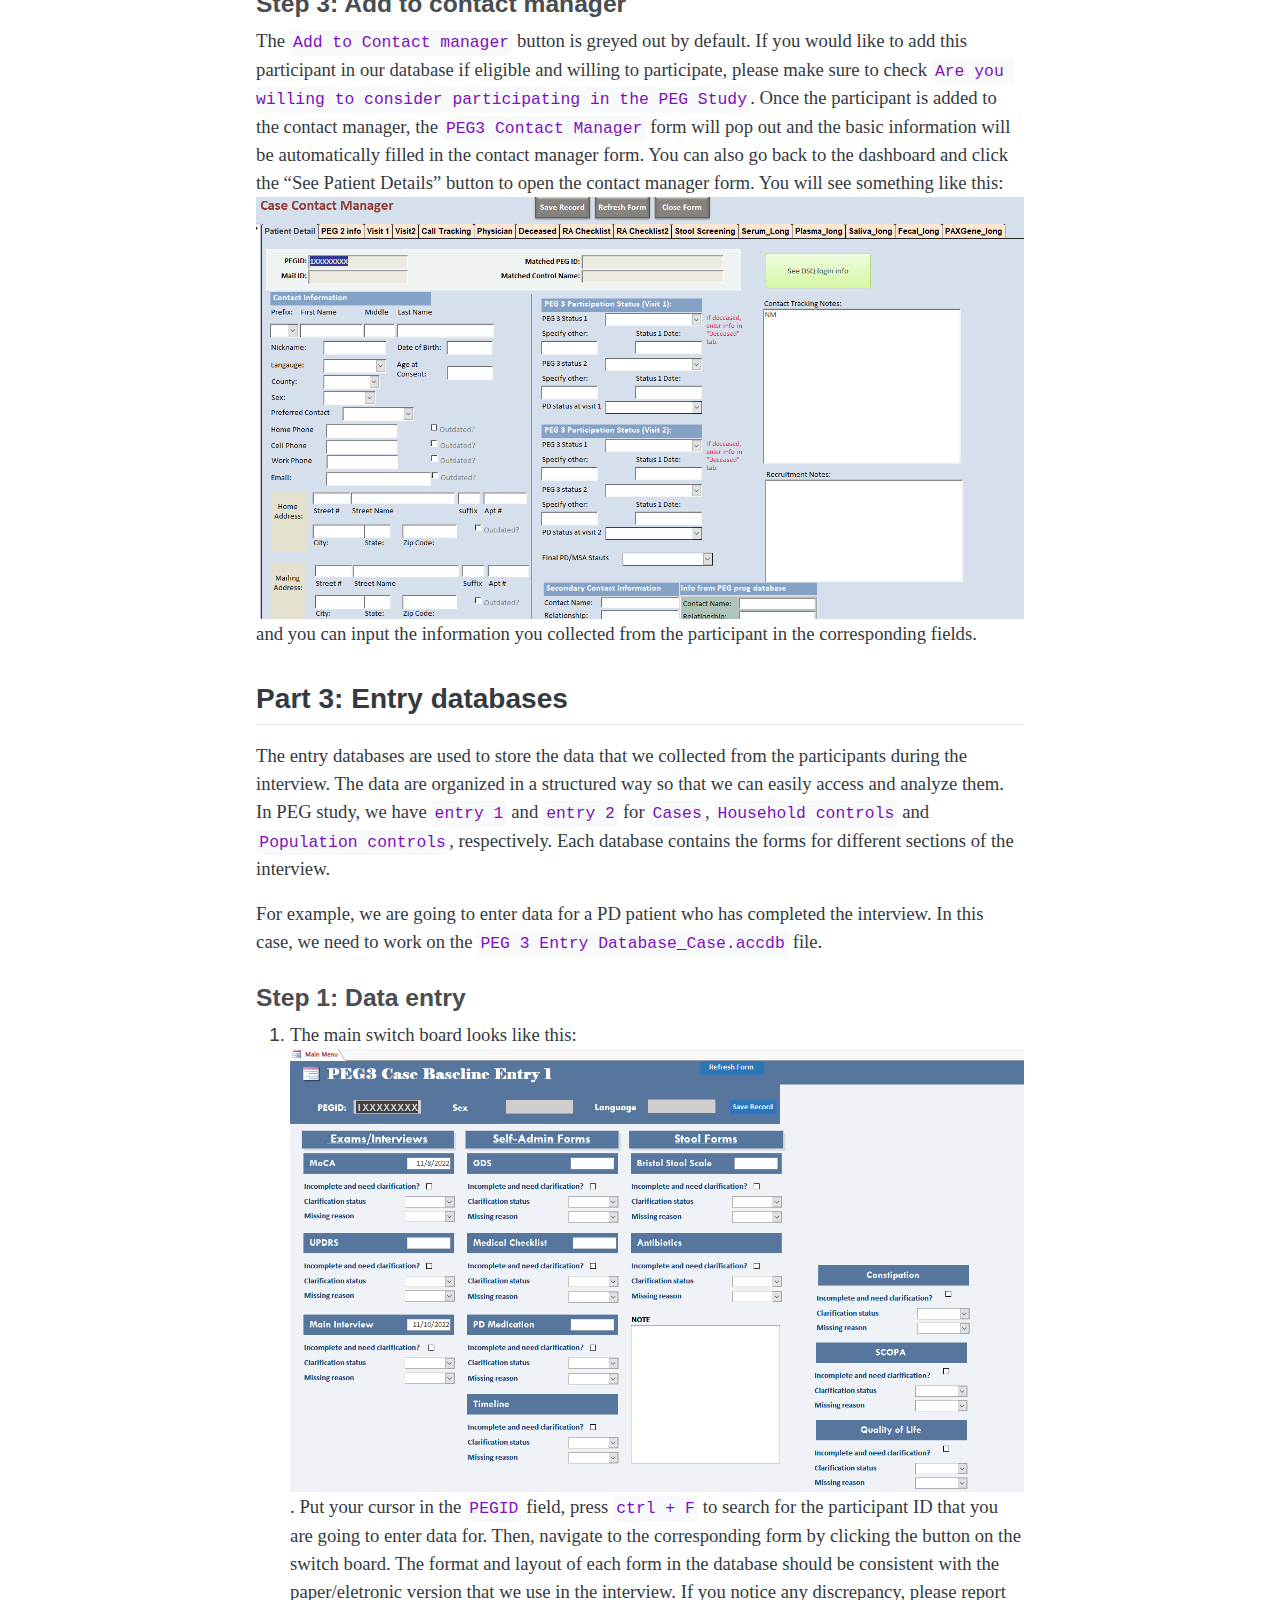
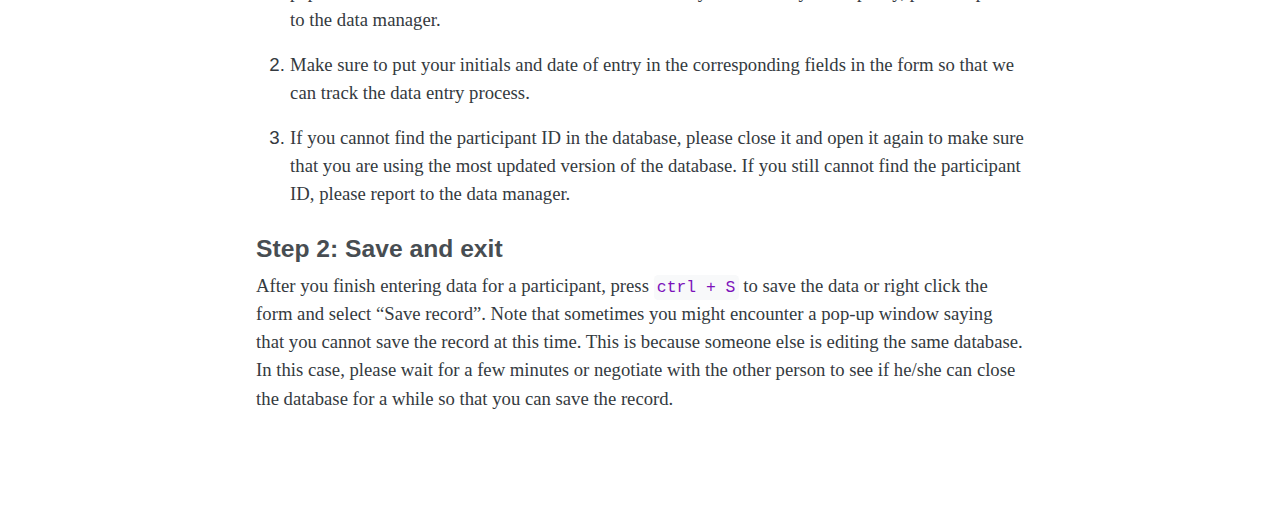
==== commit 8b52a4fc: "Built site for gh-pages" ====
--- a/posts/data_entry/index.html
+++ b/posts/data_entry/index.html
@@ -2,7 +2,7 @@
 <html xmlns="http://www.w3.org/1999/xhtml" lang="en" xml:lang="en"><head>
 
 <meta charset="utf-8">
-<meta name="generator" content="quarto-1.5.52">
+<meta name="generator" content="quarto-1.4.554">
 
 <meta name="viewport" content="width=device-width, initial-scale=1.0, user-scalable=yes">
 
@@ -10,7 +10,7 @@
 <meta name="dcterms.date" content="2024-07-09">
 <meta name="description" content="To demonstrate the data entry process for PEG staff">
 
-<title>PEG data entry training – PEG study training</title>
+<title>PEG study training - PEG data entry training</title>
 <style>
 code{white-space: pre-wrap;}
 span.smallcaps{font-variant: small-caps;}
@@ -74,7 +74,7 @@
 
 
 <link rel="stylesheet" href="../../styles.css">
-<meta name="twitter:title" content="PEG data entry training – PEG study training">
+<meta name="twitter:title" content="PEG study training - PEG data entry training">
 <meta name="twitter:description" content="To demonstrate the data entry process for PEG staff">
 <meta name="twitter:image" content="https://ivangong24.github.io/peg_quarto/posts/data_entry/images/database_ai.webp">
 <meta name="twitter:card" content="summary_large_image">
@@ -92,7 +92,7 @@
     </a>
   </div>
             <div id="quarto-search" class="" title="Search"></div>
-          <button class="navbar-toggler" type="button" data-bs-toggle="collapse" data-bs-target="#navbarCollapse" aria-controls="navbarCollapse" role="menu" aria-expanded="false" aria-label="Toggle navigation" onclick="if (window.quartoToggleHeadroom) { window.quartoToggleHeadroom(); }">
+          <button class="navbar-toggler" type="button" data-bs-toggle="collapse" data-bs-target="#navbarCollapse" aria-controls="navbarCollapse" aria-expanded="false" aria-label="Toggle navigation" onclick="if (window.quartoToggleHeadroom) { window.quartoToggleHeadroom(); }">
   <span class="navbar-toggler-icon"></span>
 </button>
           <div class="collapse navbar-collapse" id="navbarCollapse">
@@ -124,16 +124,12 @@
 </i> 
 <span class="menu-text">pegstudy@mednet.ucla.edu</span></a>
   </li>  
-  <li class="nav-item">
-    <span class="nav-link">
-    <i class="bi bi-telephone" role="img">
+  <li class="dropdown-header"><i class="bi bi-telephone" role="img">
 </i> 
-<span class="menu-text">+1-866-519-1795</span>
-    </span>
-  </li>  
+ <span class="menu-text">+1-866-519-1795</span></li>
 </ul>
           </div> <!-- /navcollapse -->
-            <div class="quarto-navbar-tools">
+          <div class="quarto-navbar-tools">
   <a href="" class="quarto-color-scheme-toggle quarto-navigation-tool  px-1" onclick="window.quartoToggleColorScheme(); return false;" title="Toggle dark mode"><i class="bi"></i></a>
   <a href="" class="quarto-reader-toggle quarto-navigation-tool px-1" onclick="window.quartoToggleReader(); return false;" title="Toggle reader mode">
   <div class="quarto-reader-toggle-btn">
@@ -145,11 +141,11 @@
     </nav>
   <nav class="quarto-secondary-nav">
     <div class="container-fluid d-flex">
-      <button type="button" class="quarto-btn-toggle btn" data-bs-toggle="collapse" role="button" data-bs-target=".quarto-sidebar-collapse-item" aria-controls="quarto-sidebar" aria-expanded="false" aria-label="Toggle sidebar navigation" onclick="if (window.quartoToggleHeadroom) { window.quartoToggleHeadroom(); }">
+      <button type="button" class="quarto-btn-toggle btn" data-bs-toggle="collapse" data-bs-target=".quarto-sidebar-collapse-item" aria-controls="quarto-sidebar" aria-expanded="false" aria-label="Toggle sidebar navigation" onclick="if (window.quartoToggleHeadroom) { window.quartoToggleHeadroom(); }">
         <i class="bi bi-layout-text-sidebar-reverse"></i>
       </button>
         <nav class="quarto-page-breadcrumbs" aria-label="breadcrumb"><ol class="breadcrumb"><li class="breadcrumb-item"><a href="../../posts/data_entry/index.html">Posts</a></li><li class="breadcrumb-item"><a href="../../posts/data_entry/index.html">PEG data entry training</a></li></ol></nav>
-        <a class="flex-grow-1" role="navigation" data-bs-toggle="collapse" data-bs-target=".quarto-sidebar-collapse-item" aria-controls="quarto-sidebar" aria-expanded="false" aria-label="Toggle sidebar navigation" onclick="if (window.quartoToggleHeadroom) { window.quartoToggleHeadroom(); }">      
+        <a class="flex-grow-1" role="button" data-bs-toggle="collapse" data-bs-target=".quarto-sidebar-collapse-item" aria-controls="quarto-sidebar" aria-expanded="false" aria-label="Toggle sidebar navigation" onclick="if (window.quartoToggleHeadroom) { window.quartoToggleHeadroom(); }">      
         </a>
     </div>
   </nav>
@@ -162,9 +158,9 @@
     <ul class="list-unstyled mt-1">
         <li class="sidebar-item sidebar-item-section">
       <div class="sidebar-item-container"> 
-            <a class="sidebar-item-text sidebar-link text-start" data-bs-toggle="collapse" data-bs-target="#quarto-sidebar-section-1" role="navigation" aria-expanded="true">
+            <a class="sidebar-item-text sidebar-link text-start" data-bs-toggle="collapse" data-bs-target="#quarto-sidebar-section-1" aria-expanded="true">
  <span class="menu-text">Posts</span></a>
-          <a class="sidebar-item-toggle text-start" data-bs-toggle="collapse" data-bs-target="#quarto-sidebar-section-1" role="navigation" aria-expanded="true" aria-label="Toggle section">
+          <a class="sidebar-item-toggle text-start" data-bs-toggle="collapse" data-bs-target="#quarto-sidebar-section-1" aria-expanded="true" aria-label="Toggle section">
             <i class="bi bi-chevron-right ms-2"></i>
           </a> 
       </div>
@@ -173,6 +169,12 @@
   <div class="sidebar-item-container"> 
   <a href="../../posts/data_entry/index.html" class="sidebar-item-text sidebar-link active">
  <span class="menu-text">PEG data entry training</span></a>
+  </div>
+</li>
+          <li class="sidebar-item">
+  <div class="sidebar-item-container"> 
+  <a href="../../posts/field_work/index.html" class="sidebar-item-text sidebar-link">
+ <span class="menu-text">PEG fieldwork training</span></a>
   </div>
 </li>
           <li class="sidebar-item">
@@ -494,7 +496,18 @@
     }
     return false;
   }
-  const onCopySuccess = function(e) {
+  const clipboard = new window.ClipboardJS('.code-copy-button', {
+    text: function(trigger) {
+      const codeEl = trigger.previousElementSibling.cloneNode(true);
+      for (const childEl of codeEl.children) {
+        if (isCodeAnnotation(childEl)) {
+          childEl.remove();
+        }
+      }
+      return codeEl.innerText;
+    }
+  });
+  clipboard.on('success', function(e) {
     // button target
     const button = e.trigger;
     // don't keep focus
@@ -526,29 +539,7 @@
     }, 1000);
     // clear code selection
     e.clearSelection();
-  }
-  const getTextToCopy = function(trigger) {
-      const codeEl = trigger.previousElementSibling.cloneNode(true);
-      for (const childEl of codeEl.children) {
-        if (isCodeAnnotation(childEl)) {
-          childEl.remove();
-        }
-      }
-      return codeEl.innerText;
-  }
-  const clipboard = new window.ClipboardJS('.code-copy-button:not([data-in-quarto-modal])', {
-    text: getTextToCopy
   });
-  clipboard.on('success', onCopySuccess);
-  if (window.document.getElementById('quarto-embedded-source-code-modal')) {
-    // For code content inside modals, clipBoardJS needs to be initialized with a container option
-    // TODO: Check when it could be a function (https://github.com/zenorocha/clipboard.js/issues/860)
-    const clipboardModal = new window.ClipboardJS('.code-copy-button[data-in-quarto-modal]', {
-      text: getTextToCopy,
-      container: window.document.getElementById('quarto-embedded-source-code-modal')
-    });
-    clipboardModal.on('success', onCopySuccess);
-  }
     var localhostRegex = new RegExp(/^(?:http|https):\/\/localhost\:?[0-9]*\//);
     var mailtoRegex = new RegExp(/^mailto:/);
       var filterRegex = new RegExp("https:\/\/ivangong24\.github\.io\/peg_quarto\/");
@@ -556,7 +547,7 @@
         return filterRegex.test(href) || localhostRegex.test(href) || mailtoRegex.test(href);
     }
     // Inspect non-navigation links and adorn them if external
- 	var links = window.document.querySelectorAll('a[href]:not(.nav-link):not(.navbar-brand):not(.toc-action):not(.sidebar-link):not(.sidebar-item-toggle):not(.pagination-link):not(.no-external):not([aria-hidden]):not(.dropdown-item):not(.quarto-navigation-tool):not(.about-link)');
+ 	var links = window.document.querySelectorAll('a[href]:not(.nav-link):not(.navbar-brand):not(.toc-action):not(.sidebar-link):not(.sidebar-item-toggle):not(.pagination-link):not(.no-external):not([aria-hidden]):not(.dropdown-item):not(.quarto-navigation-tool)');
     for (var i=0; i<links.length; i++) {
       const link = links[i];
       if (!isInternal(link.href)) {
--- a/site_libs/quarto-html/quarto-syntax-highlighting.css
+++ b/site_libs/quarto-html/quarto-syntax-highlighting.css
@@ -85,7 +85,6 @@
 
 code span.cf {
   color: #003B4F;
-  font-weight: bold;
   font-style: inherit;
 }
 
@@ -194,7 +193,6 @@
 
 code span.kw {
   color: #003B4F;
-  font-weight: bold;
   font-style: inherit;
 }
 
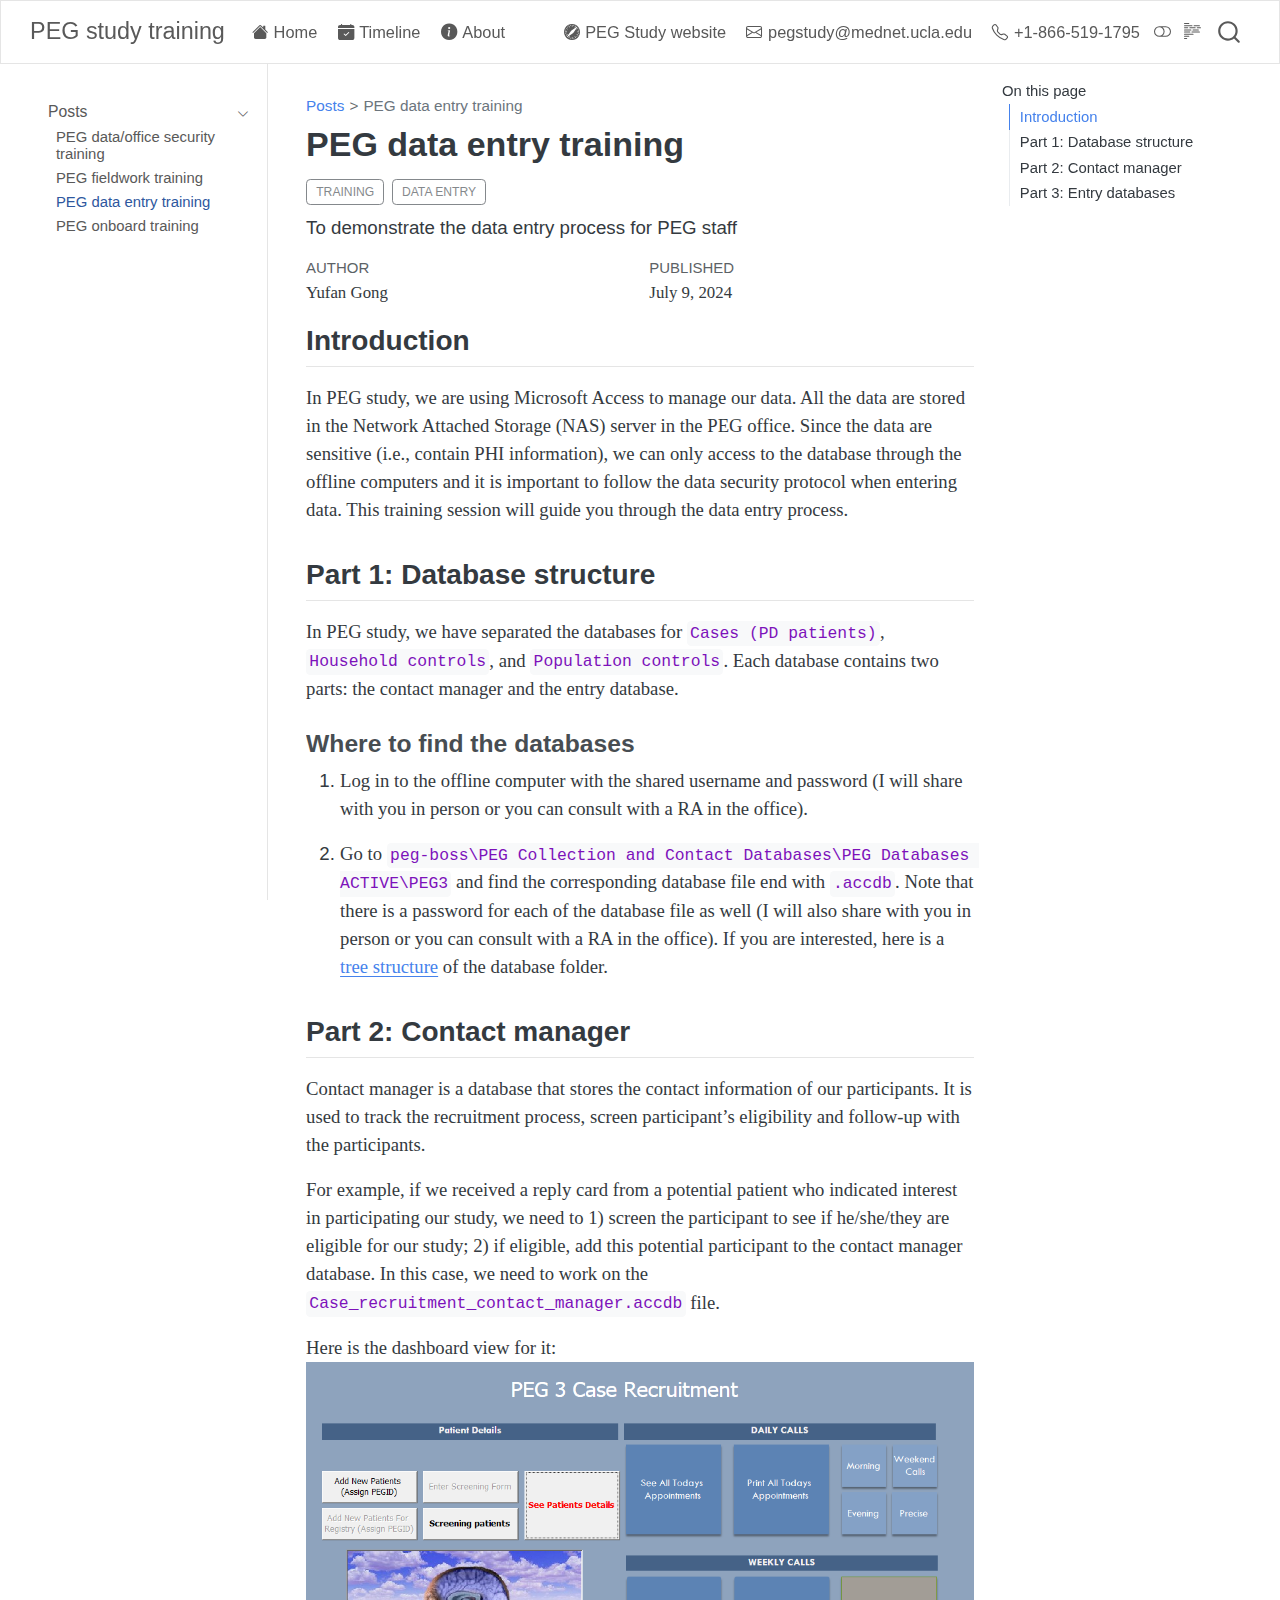
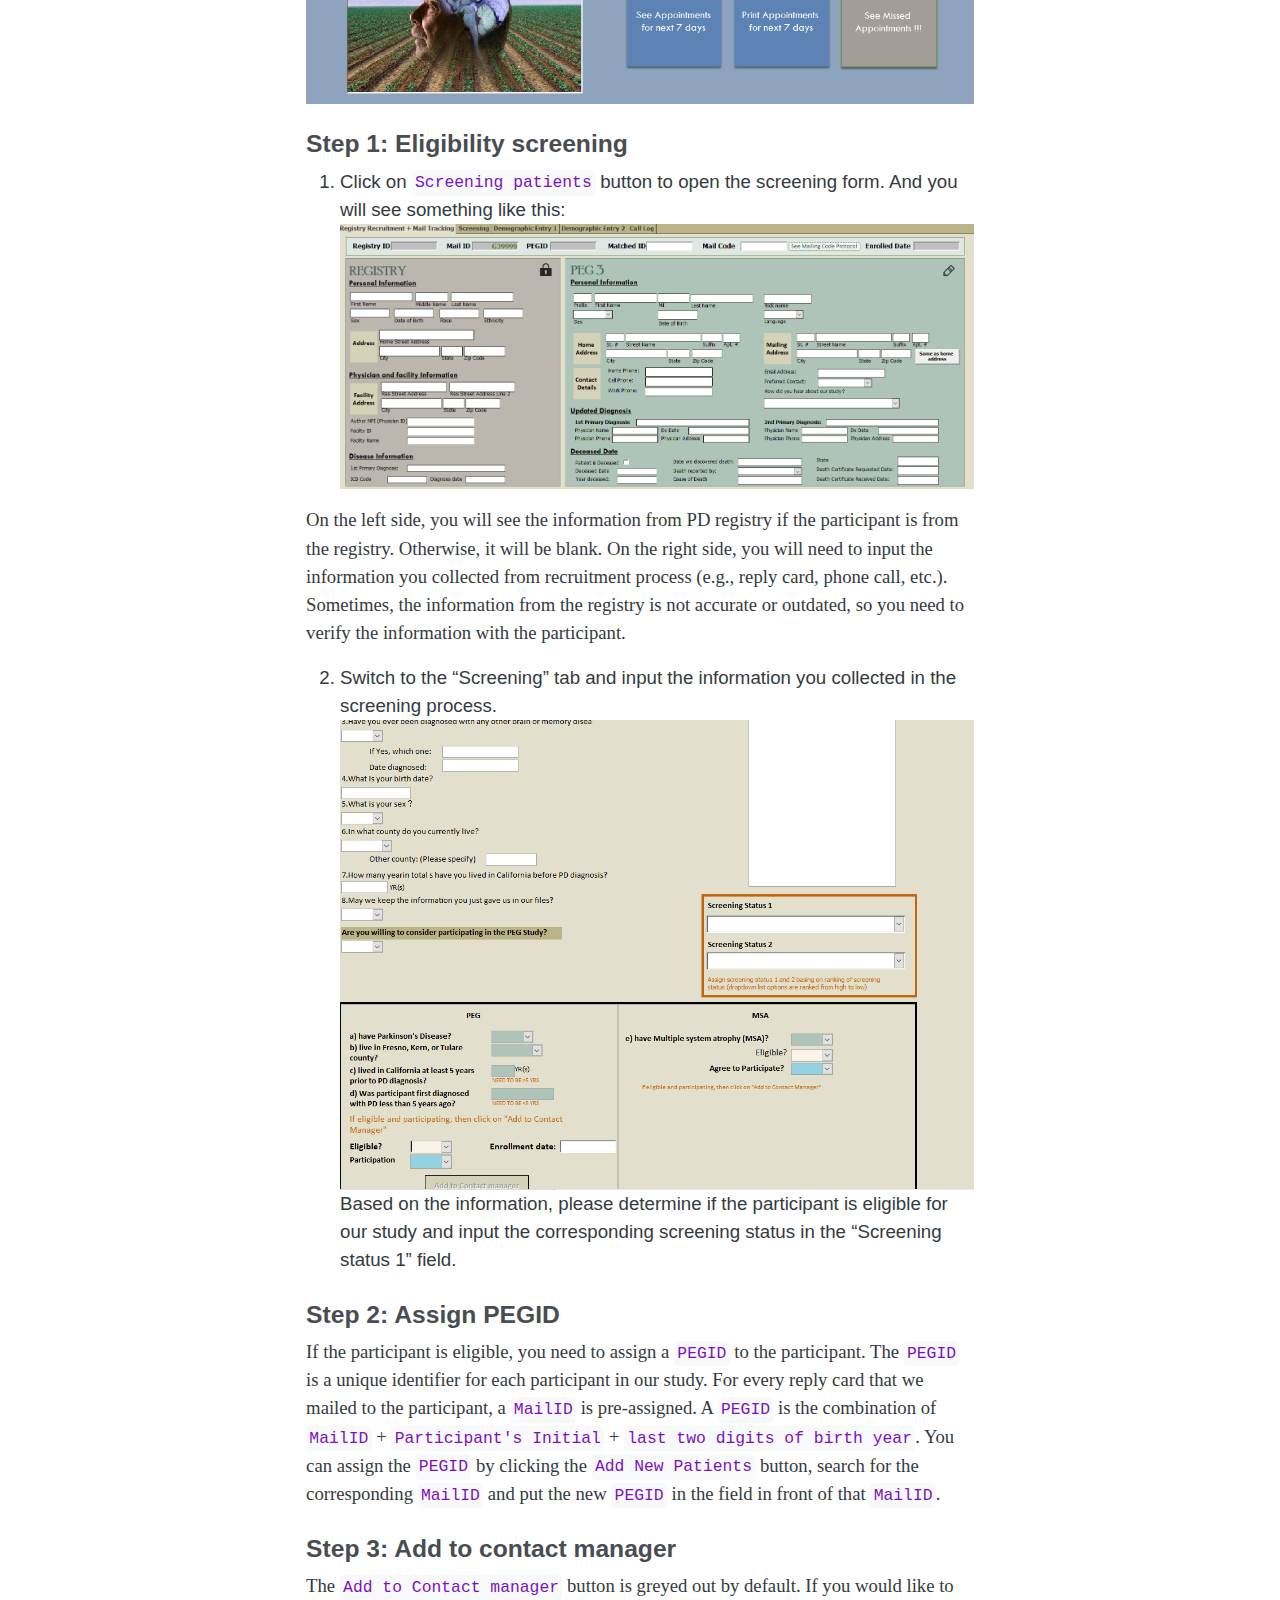
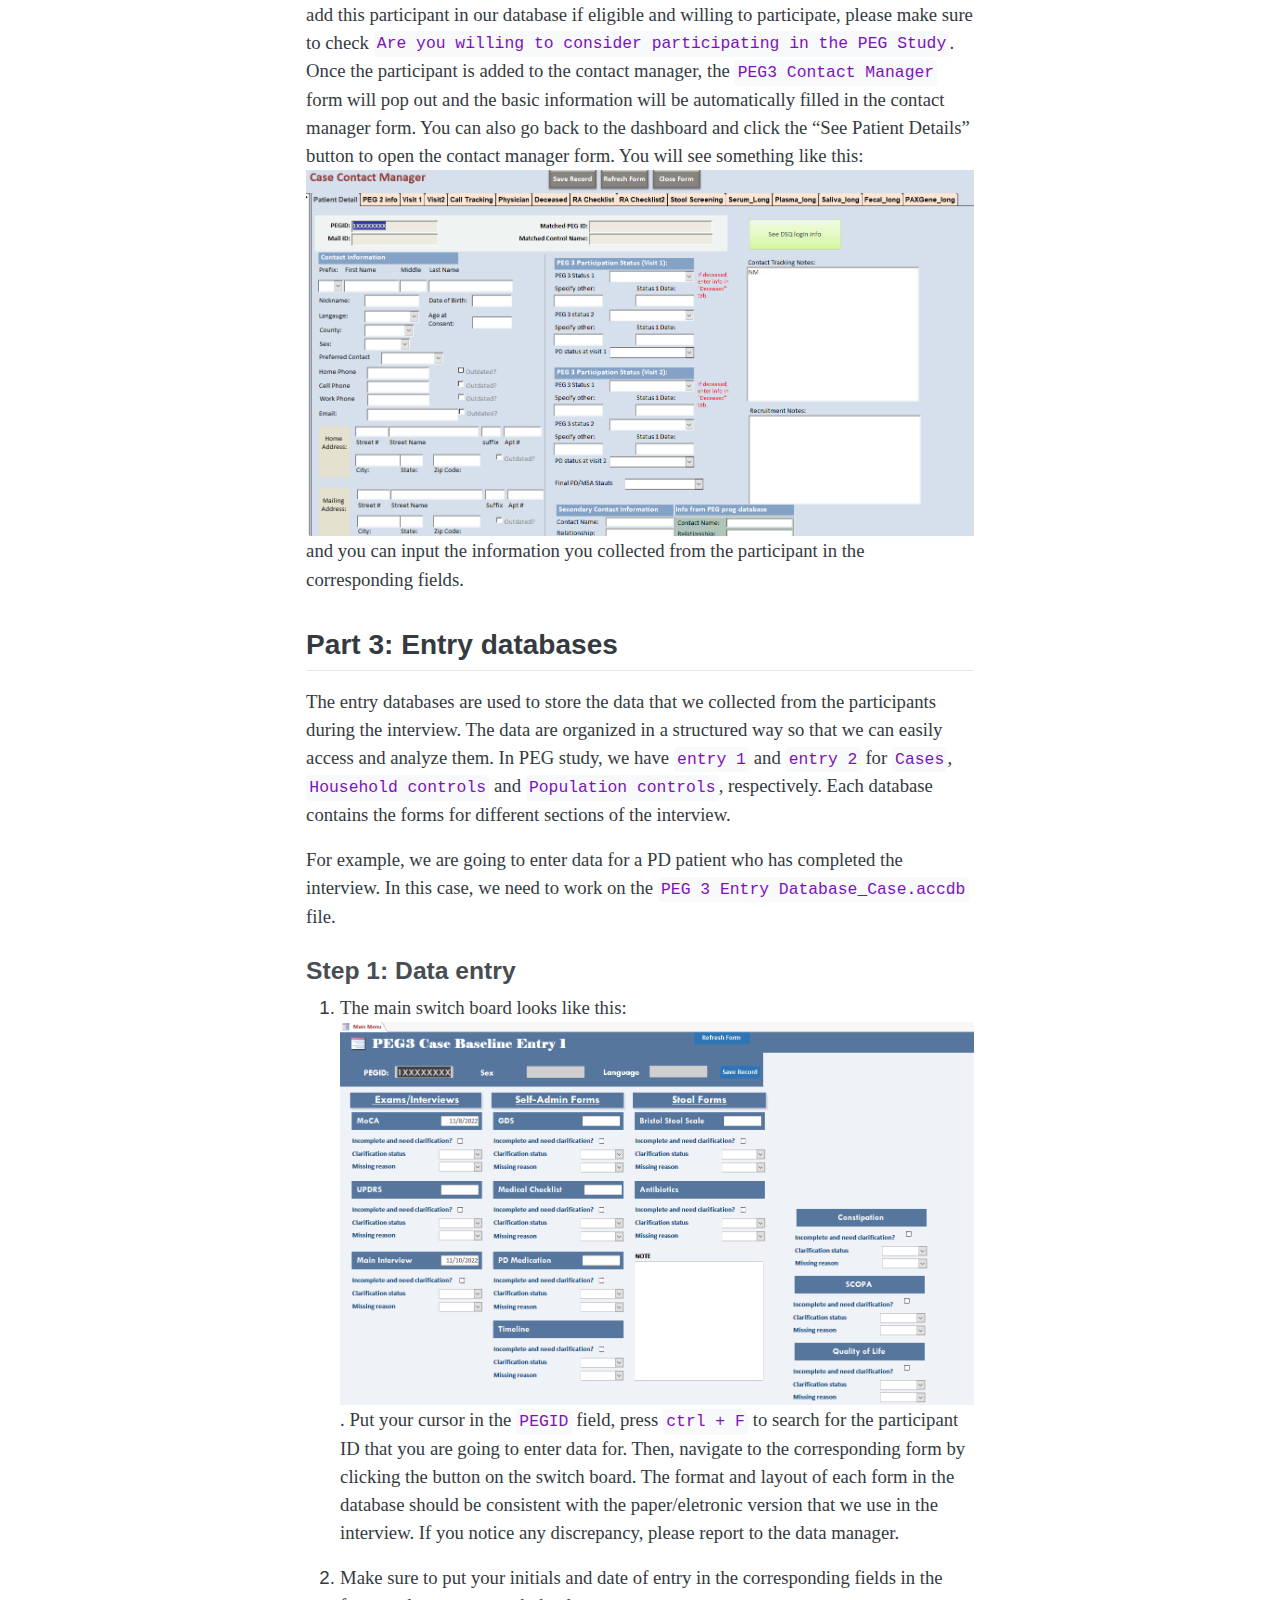
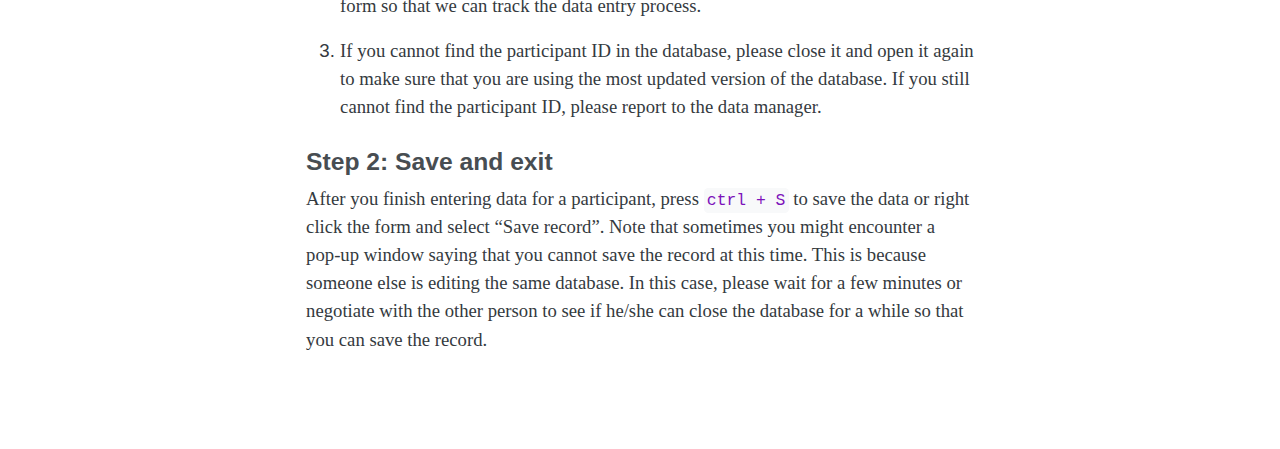
==== commit 7f861d9a: "Built site for gh-pages" ====
--- a/posts/data_entry/index.html
+++ b/posts/data_entry/index.html
@@ -2,7 +2,7 @@
 <html xmlns="http://www.w3.org/1999/xhtml" lang="en" xml:lang="en"><head>
 
 <meta charset="utf-8">
-<meta name="generator" content="quarto-1.4.554">
+<meta name="generator" content="quarto-1.5.52">
 
 <meta name="viewport" content="width=device-width, initial-scale=1.0, user-scalable=yes">
 
@@ -10,7 +10,7 @@
 <meta name="dcterms.date" content="2024-07-09">
 <meta name="description" content="To demonstrate the data entry process for PEG staff">
 
-<title>PEG study training - PEG data entry training</title>
+<title>PEG data entry training – PEG study training</title>
 <style>
 code{white-space: pre-wrap;}
 span.smallcaps{font-variant: small-caps;}
@@ -74,13 +74,13 @@
 
 
 <link rel="stylesheet" href="../../styles.css">
-<meta name="twitter:title" content="PEG study training - PEG data entry training">
+<meta name="twitter:title" content="PEG data entry training – PEG study training">
 <meta name="twitter:description" content="To demonstrate the data entry process for PEG staff">
 <meta name="twitter:image" content="https://ivangong24.github.io/peg_quarto/posts/data_entry/images/database_ai.webp">
 <meta name="twitter:card" content="summary_large_image">
 </head>
 
-<body class="nav-sidebar docked nav-fixed">
+<body class="nav-sidebar floating nav-fixed">
 
 <div id="quarto-search-results"></div>
   <header id="quarto-header" class="headroom fixed-top">
@@ -92,7 +92,7 @@
     </a>
   </div>
             <div id="quarto-search" class="" title="Search"></div>
-          <button class="navbar-toggler" type="button" data-bs-toggle="collapse" data-bs-target="#navbarCollapse" aria-controls="navbarCollapse" aria-expanded="false" aria-label="Toggle navigation" onclick="if (window.quartoToggleHeadroom) { window.quartoToggleHeadroom(); }">
+          <button class="navbar-toggler" type="button" data-bs-toggle="collapse" data-bs-target="#navbarCollapse" aria-controls="navbarCollapse" role="menu" aria-expanded="false" aria-label="Toggle navigation" onclick="if (window.quartoToggleHeadroom) { window.quartoToggleHeadroom(); }">
   <span class="navbar-toggler-icon"></span>
 </button>
           <div class="collapse navbar-collapse" id="navbarCollapse">
@@ -124,12 +124,16 @@
 </i> 
 <span class="menu-text">pegstudy@mednet.ucla.edu</span></a>
   </li>  
-  <li class="dropdown-header"><i class="bi bi-telephone" role="img">
+  <li class="nav-item">
+    <span class="nav-link">
+    <i class="bi bi-telephone" role="img">
 </i> 
- <span class="menu-text">+1-866-519-1795</span></li>
+<span class="menu-text">+1-866-519-1795</span>
+    </span>
+  </li>  
 </ul>
           </div> <!-- /navcollapse -->
-          <div class="quarto-navbar-tools">
+            <div class="quarto-navbar-tools">
   <a href="" class="quarto-color-scheme-toggle quarto-navigation-tool  px-1" onclick="window.quartoToggleColorScheme(); return false;" title="Toggle dark mode"><i class="bi"></i></a>
   <a href="" class="quarto-reader-toggle quarto-navigation-tool px-1" onclick="window.quartoToggleReader(); return false;" title="Toggle reader mode">
   <div class="quarto-reader-toggle-btn">
@@ -141,11 +145,11 @@
     </nav>
   <nav class="quarto-secondary-nav">
     <div class="container-fluid d-flex">
-      <button type="button" class="quarto-btn-toggle btn" data-bs-toggle="collapse" data-bs-target=".quarto-sidebar-collapse-item" aria-controls="quarto-sidebar" aria-expanded="false" aria-label="Toggle sidebar navigation" onclick="if (window.quartoToggleHeadroom) { window.quartoToggleHeadroom(); }">
+      <button type="button" class="quarto-btn-toggle btn" data-bs-toggle="collapse" role="button" data-bs-target=".quarto-sidebar-collapse-item" aria-controls="quarto-sidebar" aria-expanded="false" aria-label="Toggle sidebar navigation" onclick="if (window.quartoToggleHeadroom) { window.quartoToggleHeadroom(); }">
         <i class="bi bi-layout-text-sidebar-reverse"></i>
       </button>
-        <nav class="quarto-page-breadcrumbs" aria-label="breadcrumb"><ol class="breadcrumb"><li class="breadcrumb-item"><a href="../../posts/data_entry/index.html">Posts</a></li><li class="breadcrumb-item"><a href="../../posts/data_entry/index.html">PEG data entry training</a></li></ol></nav>
-        <a class="flex-grow-1" role="button" data-bs-toggle="collapse" data-bs-target=".quarto-sidebar-collapse-item" aria-controls="quarto-sidebar" aria-expanded="false" aria-label="Toggle sidebar navigation" onclick="if (window.quartoToggleHeadroom) { window.quartoToggleHeadroom(); }">      
+        <nav class="quarto-page-breadcrumbs" aria-label="breadcrumb"><ol class="breadcrumb"><li class="breadcrumb-item"><a href="../../posts/data_security/index.html">Posts</a></li><li class="breadcrumb-item"><a href="../../posts/data_entry/index.html">PEG data entry training</a></li></ol></nav>
+        <a class="flex-grow-1" role="navigation" data-bs-toggle="collapse" data-bs-target=".quarto-sidebar-collapse-item" aria-controls="quarto-sidebar" aria-expanded="false" aria-label="Toggle sidebar navigation" onclick="if (window.quartoToggleHeadroom) { window.quartoToggleHeadroom(); }">      
         </a>
     </div>
   </nav>
@@ -153,28 +157,34 @@
 <!-- content -->
 <div id="quarto-content" class="quarto-container page-columns page-rows-contents page-layout-article page-navbar">
 <!-- sidebar -->
-  <nav id="quarto-sidebar" class="sidebar collapse collapse-horizontal quarto-sidebar-collapse-item sidebar-navigation docked overflow-auto">
+  <nav id="quarto-sidebar" class="sidebar collapse collapse-horizontal quarto-sidebar-collapse-item sidebar-navigation floating overflow-auto">
     <div class="sidebar-menu-container"> 
     <ul class="list-unstyled mt-1">
         <li class="sidebar-item sidebar-item-section">
       <div class="sidebar-item-container"> 
-            <a class="sidebar-item-text sidebar-link text-start" data-bs-toggle="collapse" data-bs-target="#quarto-sidebar-section-1" aria-expanded="true">
+            <a class="sidebar-item-text sidebar-link text-start" data-bs-toggle="collapse" data-bs-target="#quarto-sidebar-section-1" role="navigation" aria-expanded="true">
  <span class="menu-text">Posts</span></a>
-          <a class="sidebar-item-toggle text-start" data-bs-toggle="collapse" data-bs-target="#quarto-sidebar-section-1" aria-expanded="true" aria-label="Toggle section">
+          <a class="sidebar-item-toggle text-start" data-bs-toggle="collapse" data-bs-target="#quarto-sidebar-section-1" role="navigation" aria-expanded="true" aria-label="Toggle section">
             <i class="bi bi-chevron-right ms-2"></i>
           </a> 
       </div>
       <ul id="quarto-sidebar-section-1" class="collapse list-unstyled sidebar-section depth1 show">  
           <li class="sidebar-item">
   <div class="sidebar-item-container"> 
-  <a href="../../posts/data_entry/index.html" class="sidebar-item-text sidebar-link active">
- <span class="menu-text">PEG data entry training</span></a>
+  <a href="../../posts/data_security/index.html" class="sidebar-item-text sidebar-link">
+ <span class="menu-text">PEG data/office security training</span></a>
   </div>
 </li>
           <li class="sidebar-item">
   <div class="sidebar-item-container"> 
   <a href="../../posts/field_work/index.html" class="sidebar-item-text sidebar-link">
  <span class="menu-text">PEG fieldwork training</span></a>
+  </div>
+</li>
+          <li class="sidebar-item">
+  <div class="sidebar-item-container"> 
+  <a href="../../posts/data_entry/index.html" class="sidebar-item-text sidebar-link active">
+ <span class="menu-text">PEG data entry training</span></a>
   </div>
 </li>
           <li class="sidebar-item">
@@ -217,7 +227,7 @@
 <!-- main -->
 <main class="content" id="quarto-document-content">
 
-<header id="title-block-header" class="quarto-title-block default"><nav class="quarto-page-breadcrumbs quarto-title-breadcrumbs d-none d-lg-block" aria-label="breadcrumb"><ol class="breadcrumb"><li class="breadcrumb-item"><a href="../../posts/data_entry/index.html">Posts</a></li><li class="breadcrumb-item"><a href="../../posts/data_entry/index.html">PEG data entry training</a></li></ol></nav>
+<header id="title-block-header" class="quarto-title-block default"><nav class="quarto-page-breadcrumbs quarto-title-breadcrumbs d-none d-lg-block" aria-label="breadcrumb"><ol class="breadcrumb"><li class="breadcrumb-item"><a href="../../posts/data_security/index.html">Posts</a></li><li class="breadcrumb-item"><a href="../../posts/data_entry/index.html">PEG data entry training</a></li></ol></nav>
 <div class="quarto-title">
 <h1 class="title">PEG data entry training</h1>
   <div class="quarto-categories">
@@ -496,18 +506,7 @@
     }
     return false;
   }
-  const clipboard = new window.ClipboardJS('.code-copy-button', {
-    text: function(trigger) {
-      const codeEl = trigger.previousElementSibling.cloneNode(true);
-      for (const childEl of codeEl.children) {
-        if (isCodeAnnotation(childEl)) {
-          childEl.remove();
-        }
-      }
-      return codeEl.innerText;
-    }
-  });
-  clipboard.on('success', function(e) {
+  const onCopySuccess = function(e) {
     // button target
     const button = e.trigger;
     // don't keep focus
@@ -539,7 +538,29 @@
     }, 1000);
     // clear code selection
     e.clearSelection();
+  }
+  const getTextToCopy = function(trigger) {
+      const codeEl = trigger.previousElementSibling.cloneNode(true);
+      for (const childEl of codeEl.children) {
+        if (isCodeAnnotation(childEl)) {
+          childEl.remove();
+        }
+      }
+      return codeEl.innerText;
+  }
+  const clipboard = new window.ClipboardJS('.code-copy-button:not([data-in-quarto-modal])', {
+    text: getTextToCopy
   });
+  clipboard.on('success', onCopySuccess);
+  if (window.document.getElementById('quarto-embedded-source-code-modal')) {
+    // For code content inside modals, clipBoardJS needs to be initialized with a container option
+    // TODO: Check when it could be a function (https://github.com/zenorocha/clipboard.js/issues/860)
+    const clipboardModal = new window.ClipboardJS('.code-copy-button[data-in-quarto-modal]', {
+      text: getTextToCopy,
+      container: window.document.getElementById('quarto-embedded-source-code-modal')
+    });
+    clipboardModal.on('success', onCopySuccess);
+  }
     var localhostRegex = new RegExp(/^(?:http|https):\/\/localhost\:?[0-9]*\//);
     var mailtoRegex = new RegExp(/^mailto:/);
       var filterRegex = new RegExp("https:\/\/ivangong24\.github\.io\/peg_quarto\/");
@@ -547,7 +568,7 @@
         return filterRegex.test(href) || localhostRegex.test(href) || mailtoRegex.test(href);
     }
     // Inspect non-navigation links and adorn them if external
- 	var links = window.document.querySelectorAll('a[href]:not(.nav-link):not(.navbar-brand):not(.toc-action):not(.sidebar-link):not(.sidebar-item-toggle):not(.pagination-link):not(.no-external):not([aria-hidden]):not(.dropdown-item):not(.quarto-navigation-tool)');
+ 	var links = window.document.querySelectorAll('a[href]:not(.nav-link):not(.navbar-brand):not(.toc-action):not(.sidebar-link):not(.sidebar-item-toggle):not(.pagination-link):not(.no-external):not([aria-hidden]):not(.dropdown-item):not(.quarto-navigation-tool):not(.about-link)');
     for (var i=0; i<links.length; i++) {
       const link = links[i];
       if (!isInternal(link.href)) {
--- a/site_libs/quarto-html/quarto-syntax-highlighting.css
+++ b/site_libs/quarto-html/quarto-syntax-highlighting.css
@@ -85,6 +85,7 @@
 
 code span.cf {
   color: #003B4F;
+  font-weight: bold;
   font-style: inherit;
 }
 
@@ -193,6 +194,7 @@
 
 code span.kw {
   color: #003B4F;
+  font-weight: bold;
   font-style: inherit;
 }
 
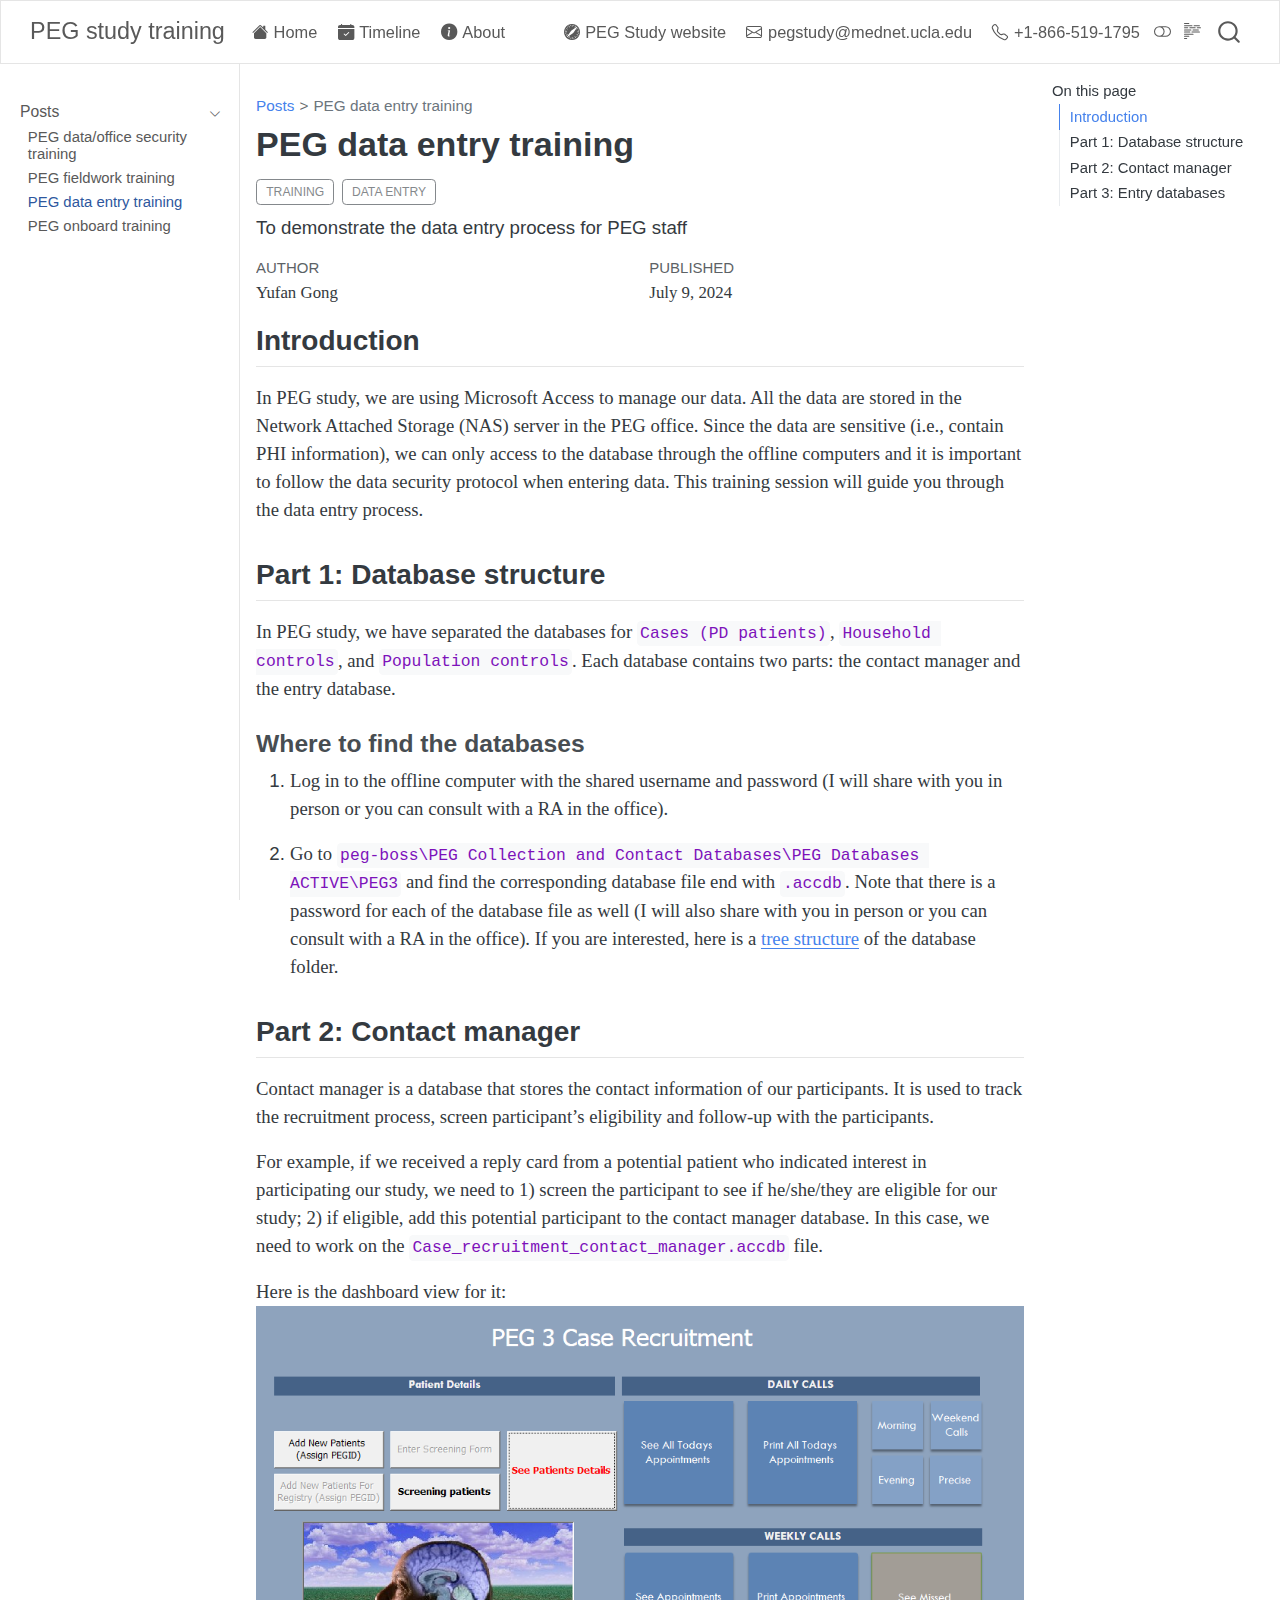
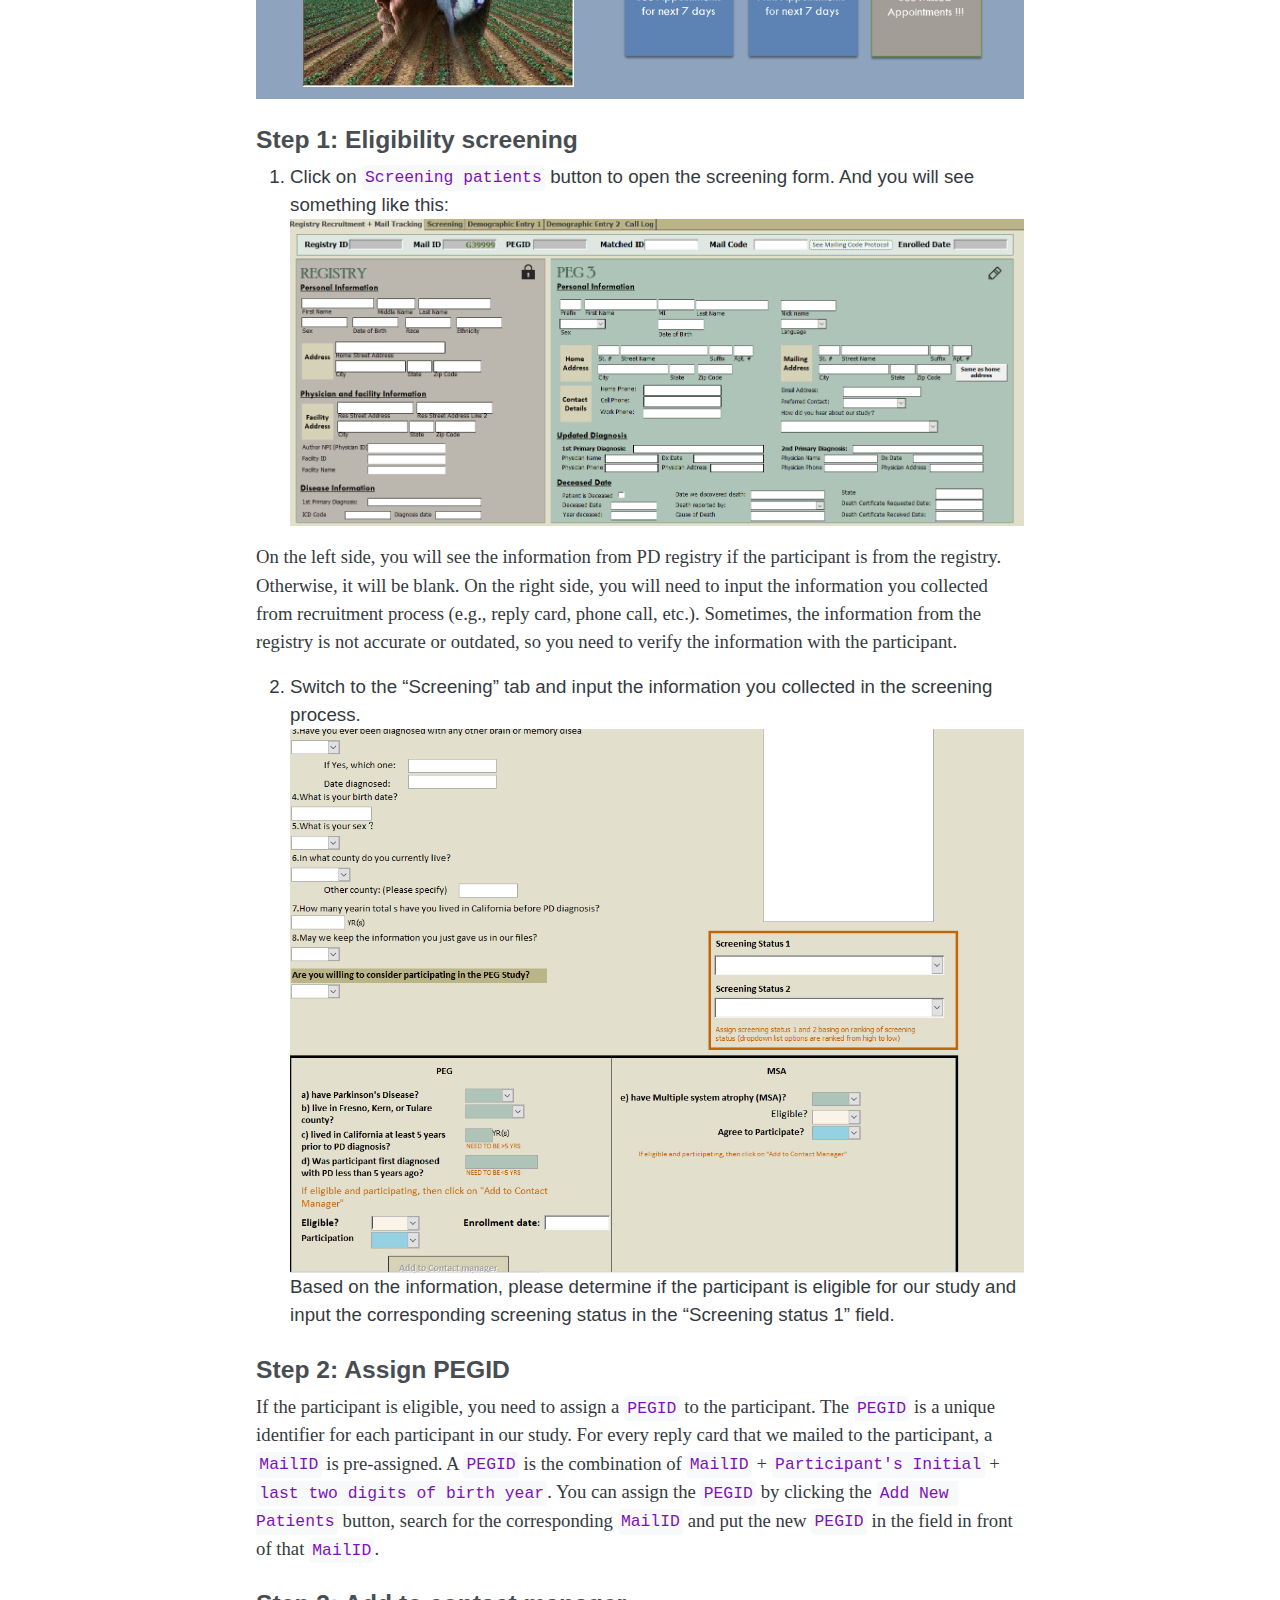
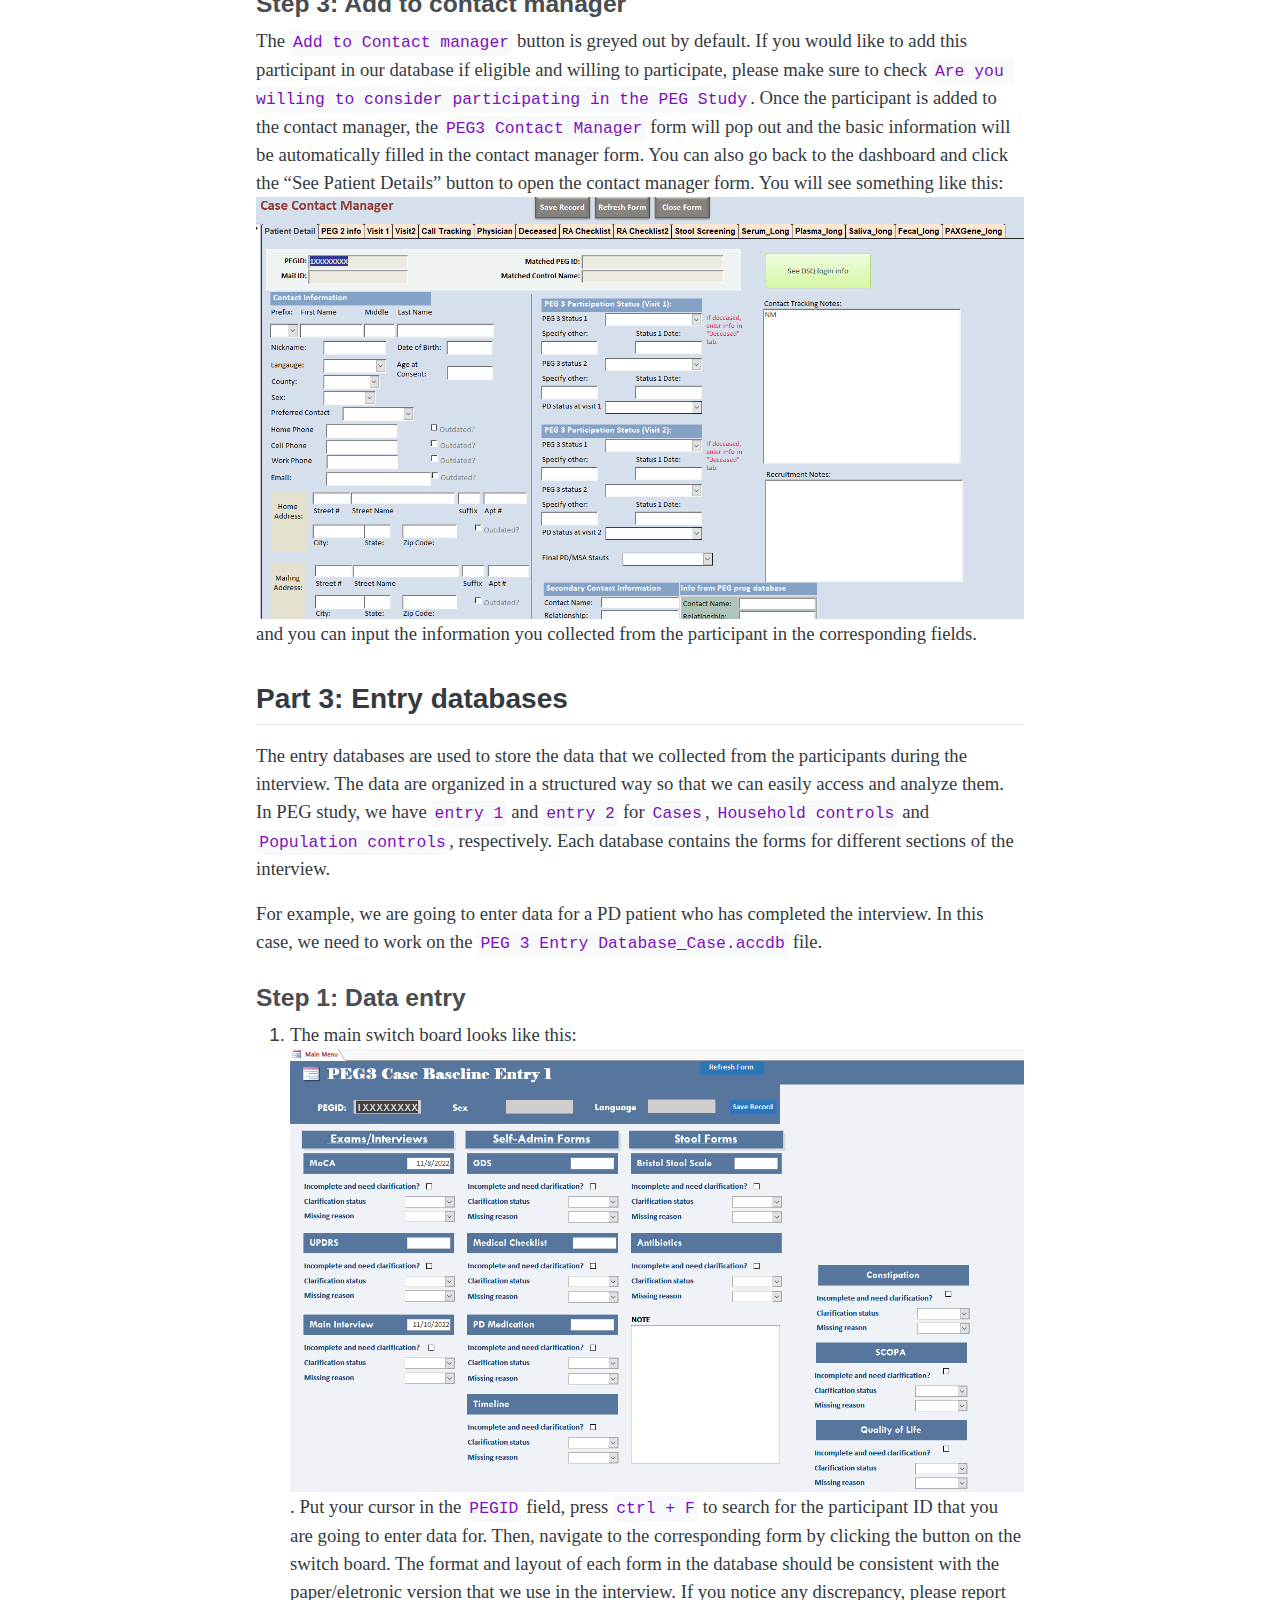
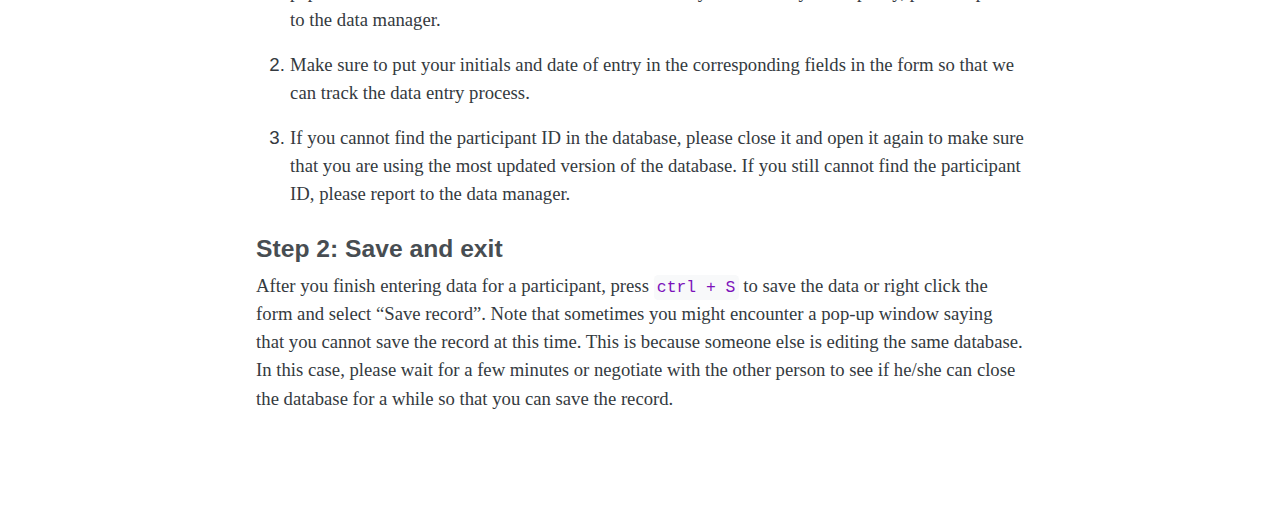
==== commit a68e82e6: "Built site for gh-pages" ====
--- a/posts/data_entry/index.html
+++ b/posts/data_entry/index.html
@@ -80,7 +80,7 @@
 <meta name="twitter:card" content="summary_large_image">
 </head>
 
-<body class="nav-sidebar floating nav-fixed">
+<body class="nav-sidebar docked nav-fixed">
 
 <div id="quarto-search-results"></div>
   <header id="quarto-header" class="headroom fixed-top">
@@ -157,7 +157,7 @@
 <!-- content -->
 <div id="quarto-content" class="quarto-container page-columns page-rows-contents page-layout-article page-navbar">
 <!-- sidebar -->
-  <nav id="quarto-sidebar" class="sidebar collapse collapse-horizontal quarto-sidebar-collapse-item sidebar-navigation floating overflow-auto">
+  <nav id="quarto-sidebar" class="sidebar collapse collapse-horizontal quarto-sidebar-collapse-item sidebar-navigation docked overflow-auto">
     <div class="sidebar-menu-container"> 
     <ul class="list-unstyled mt-1">
         <li class="sidebar-item sidebar-item-section">
